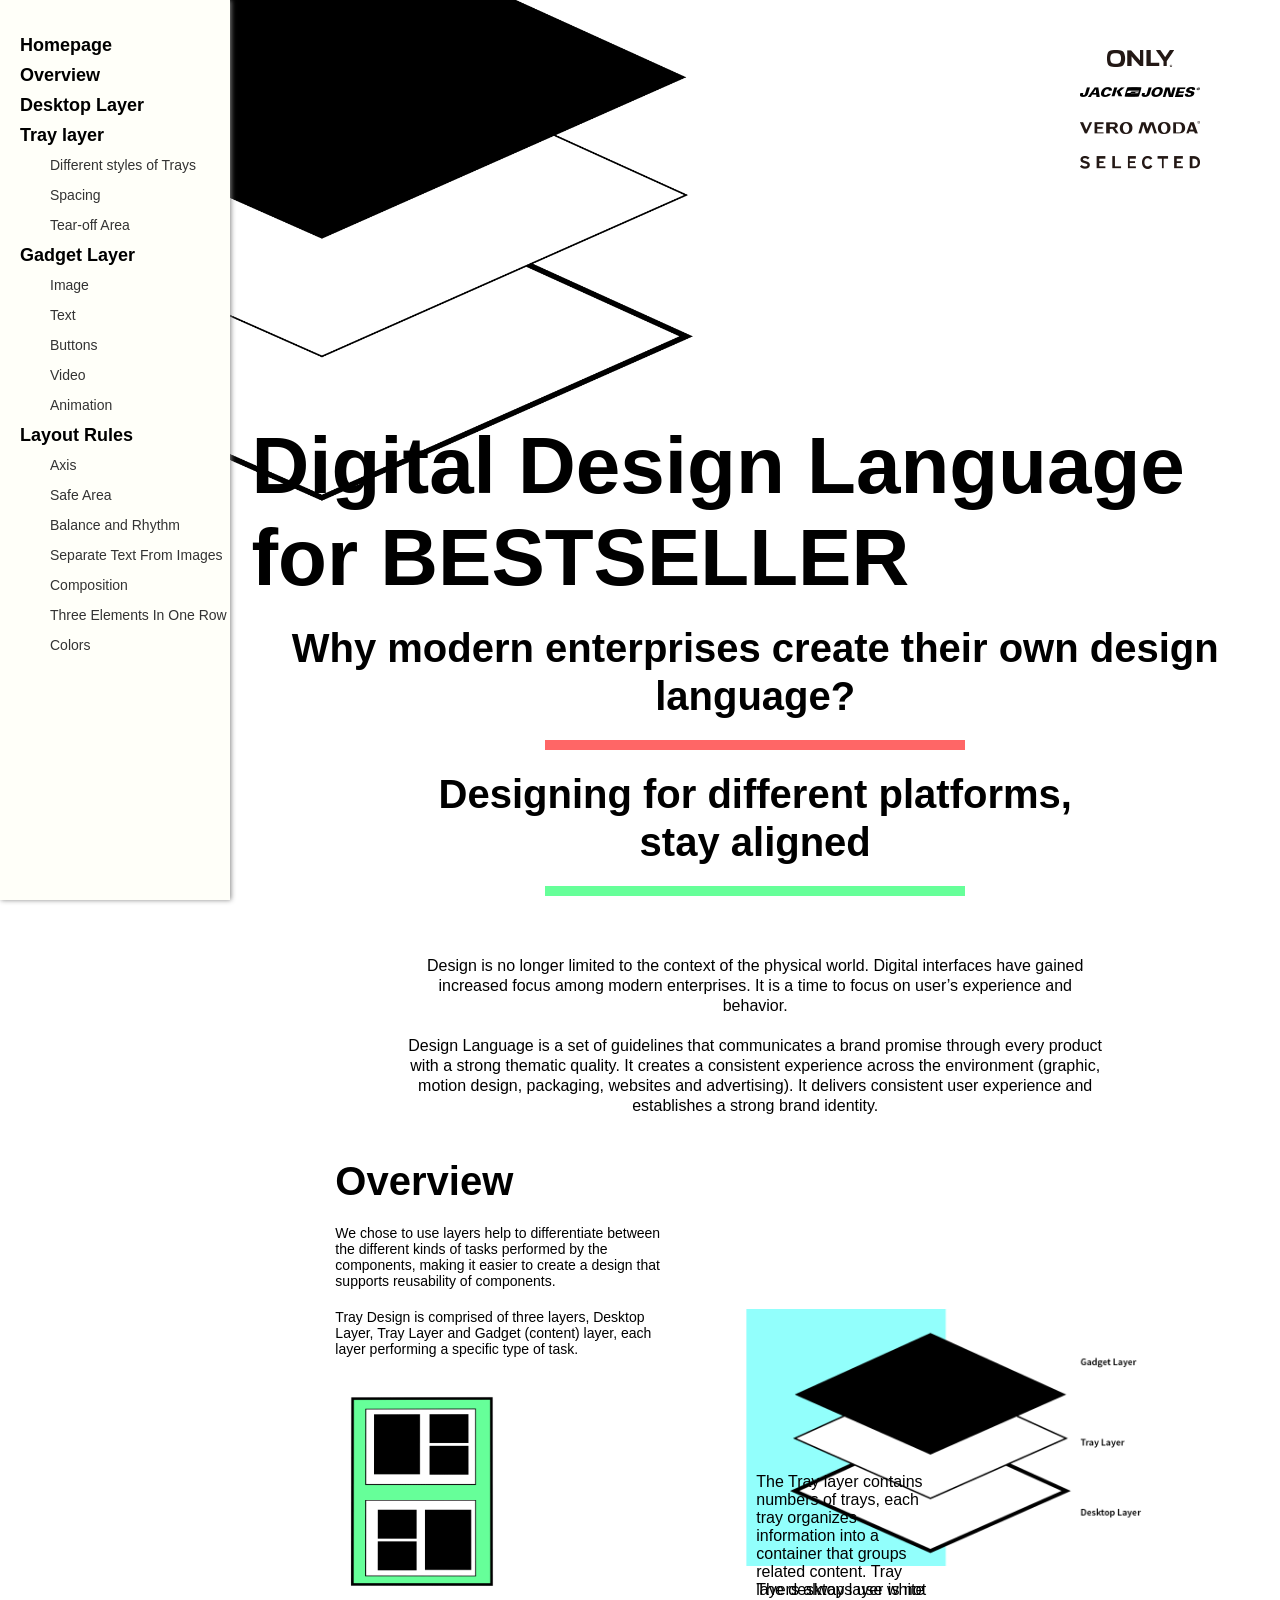
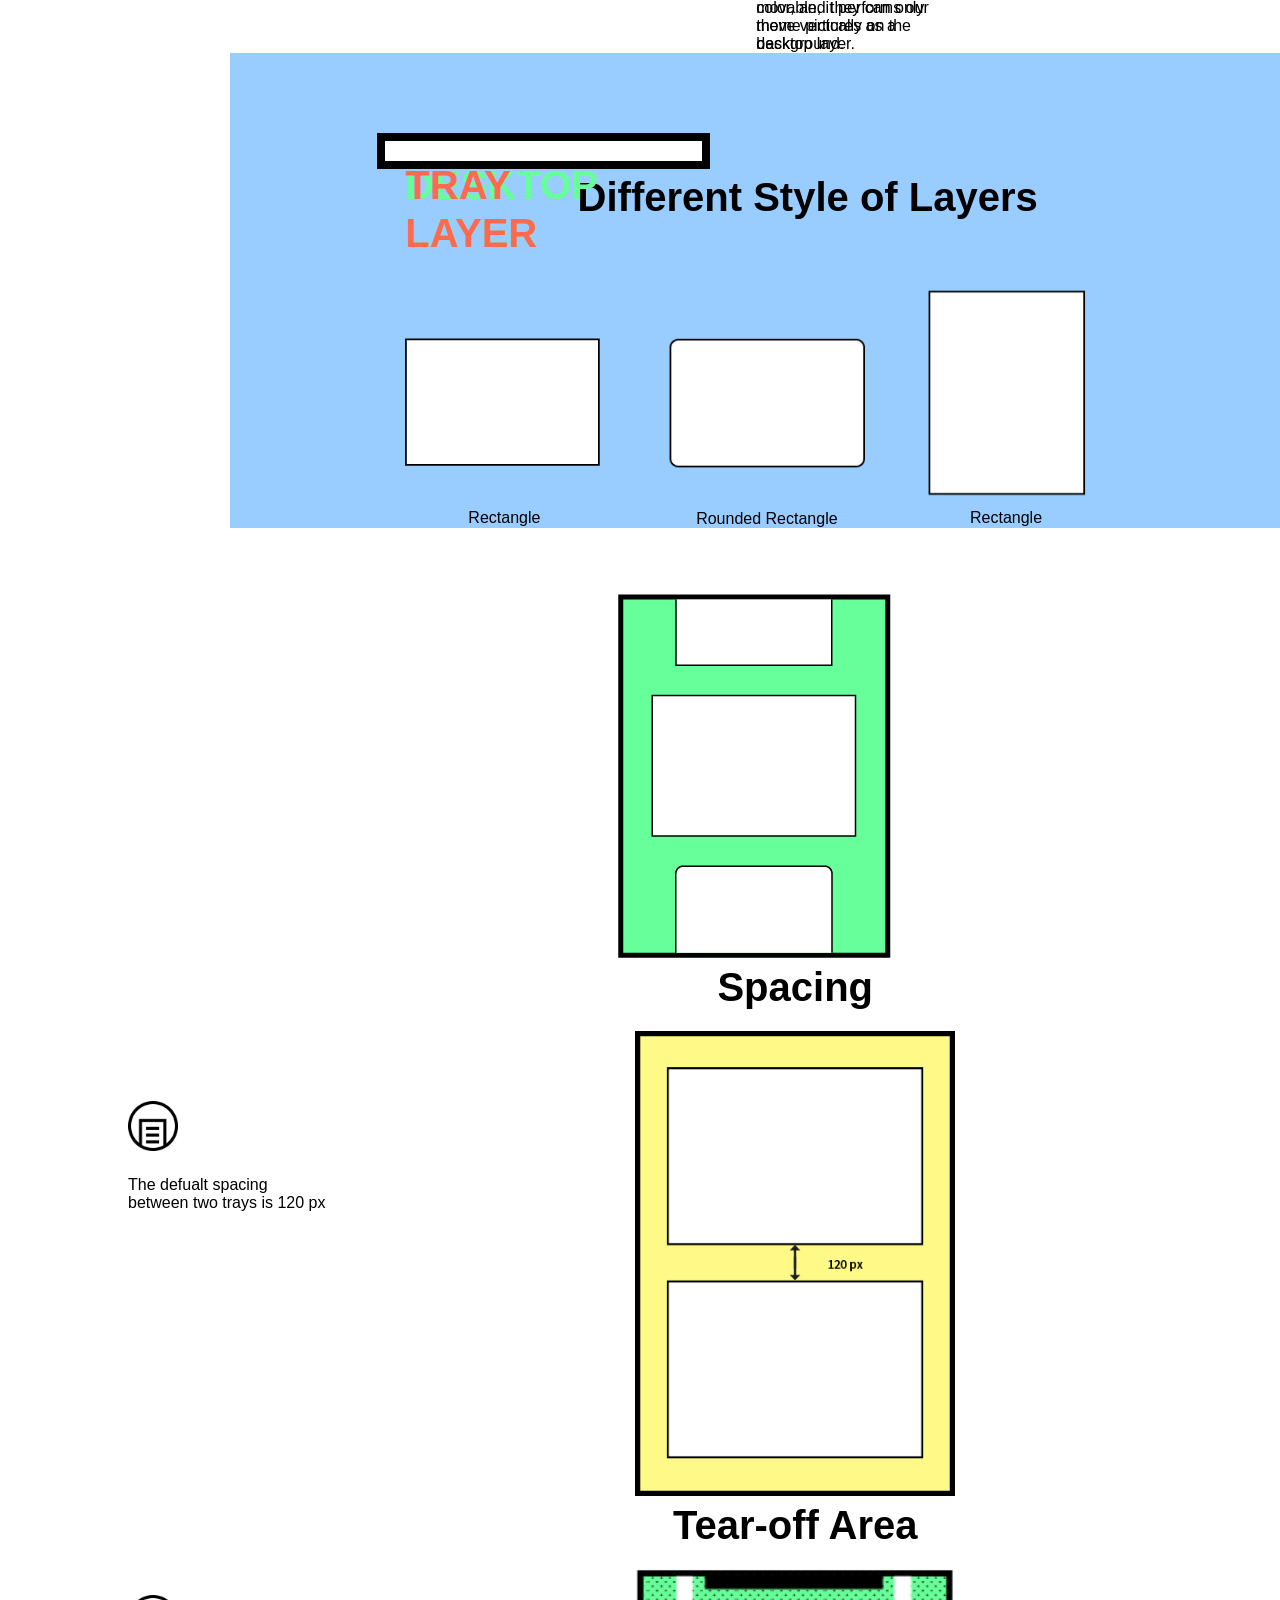
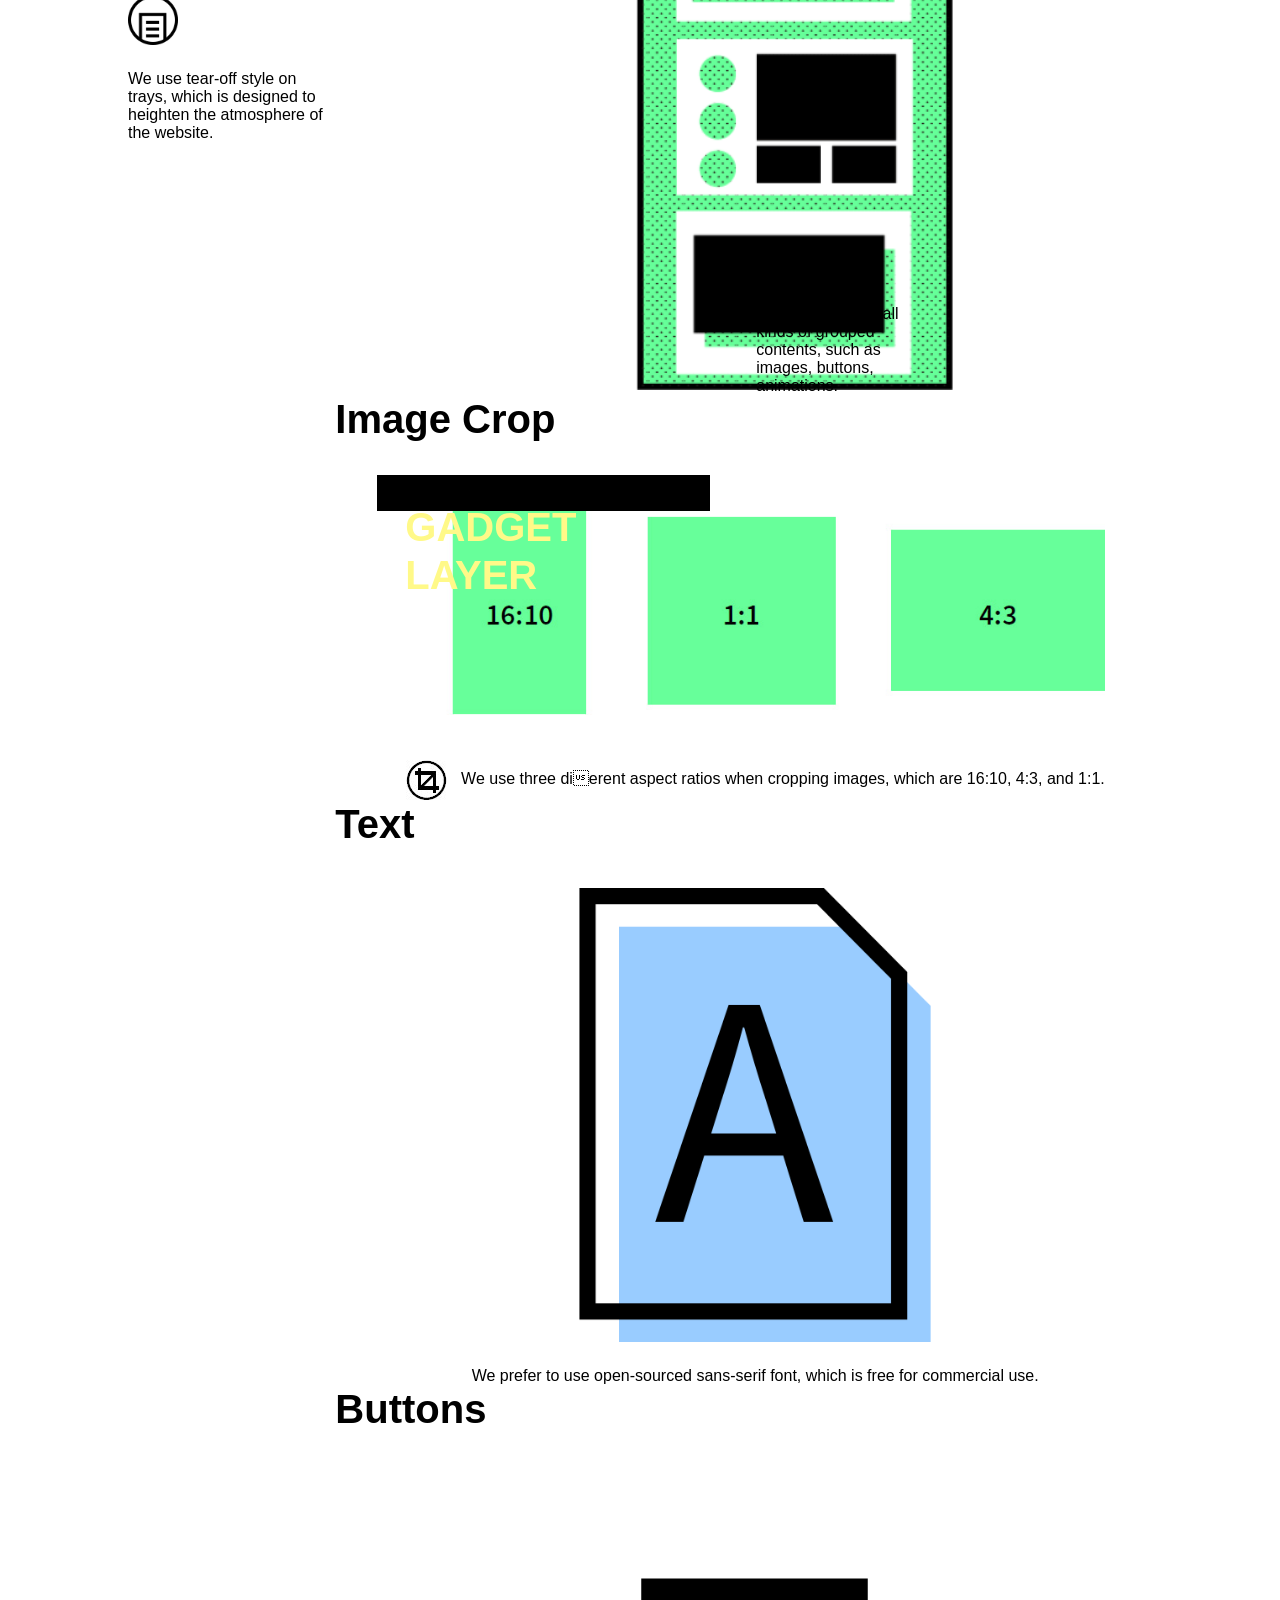
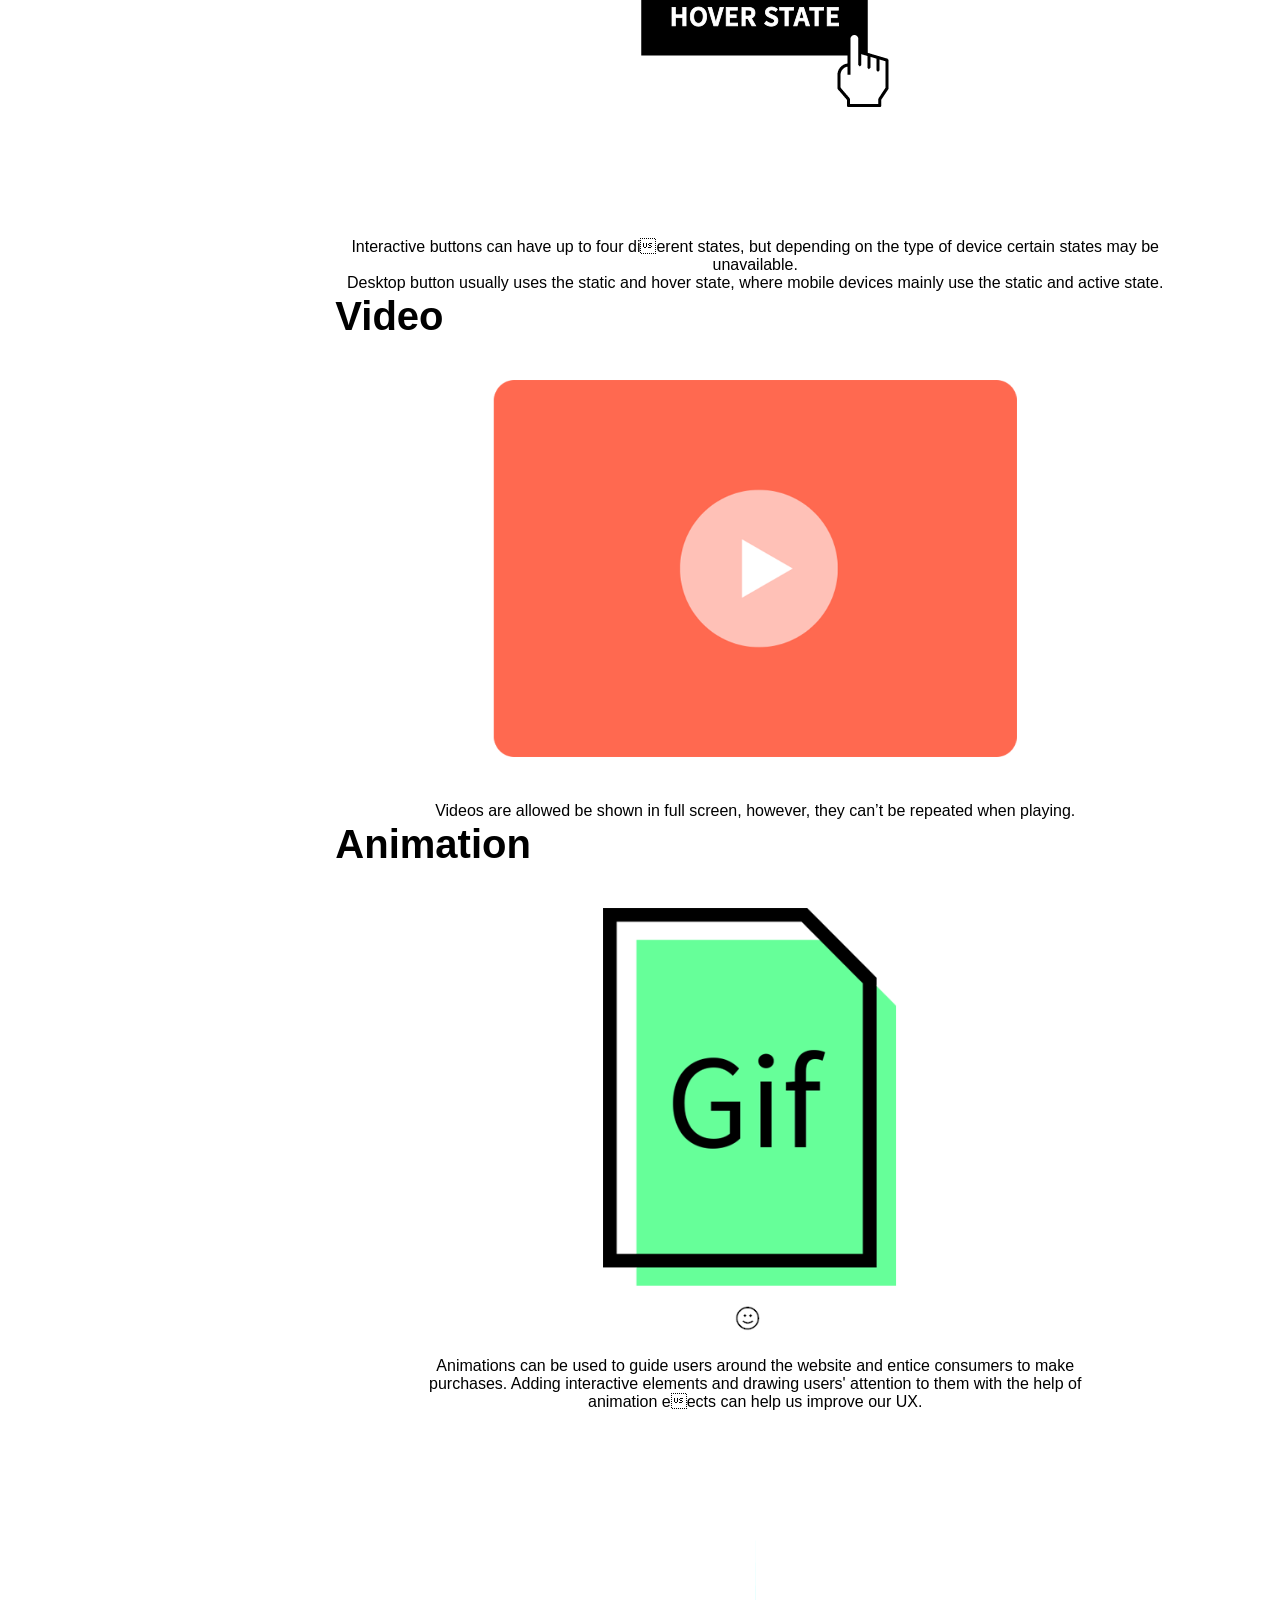
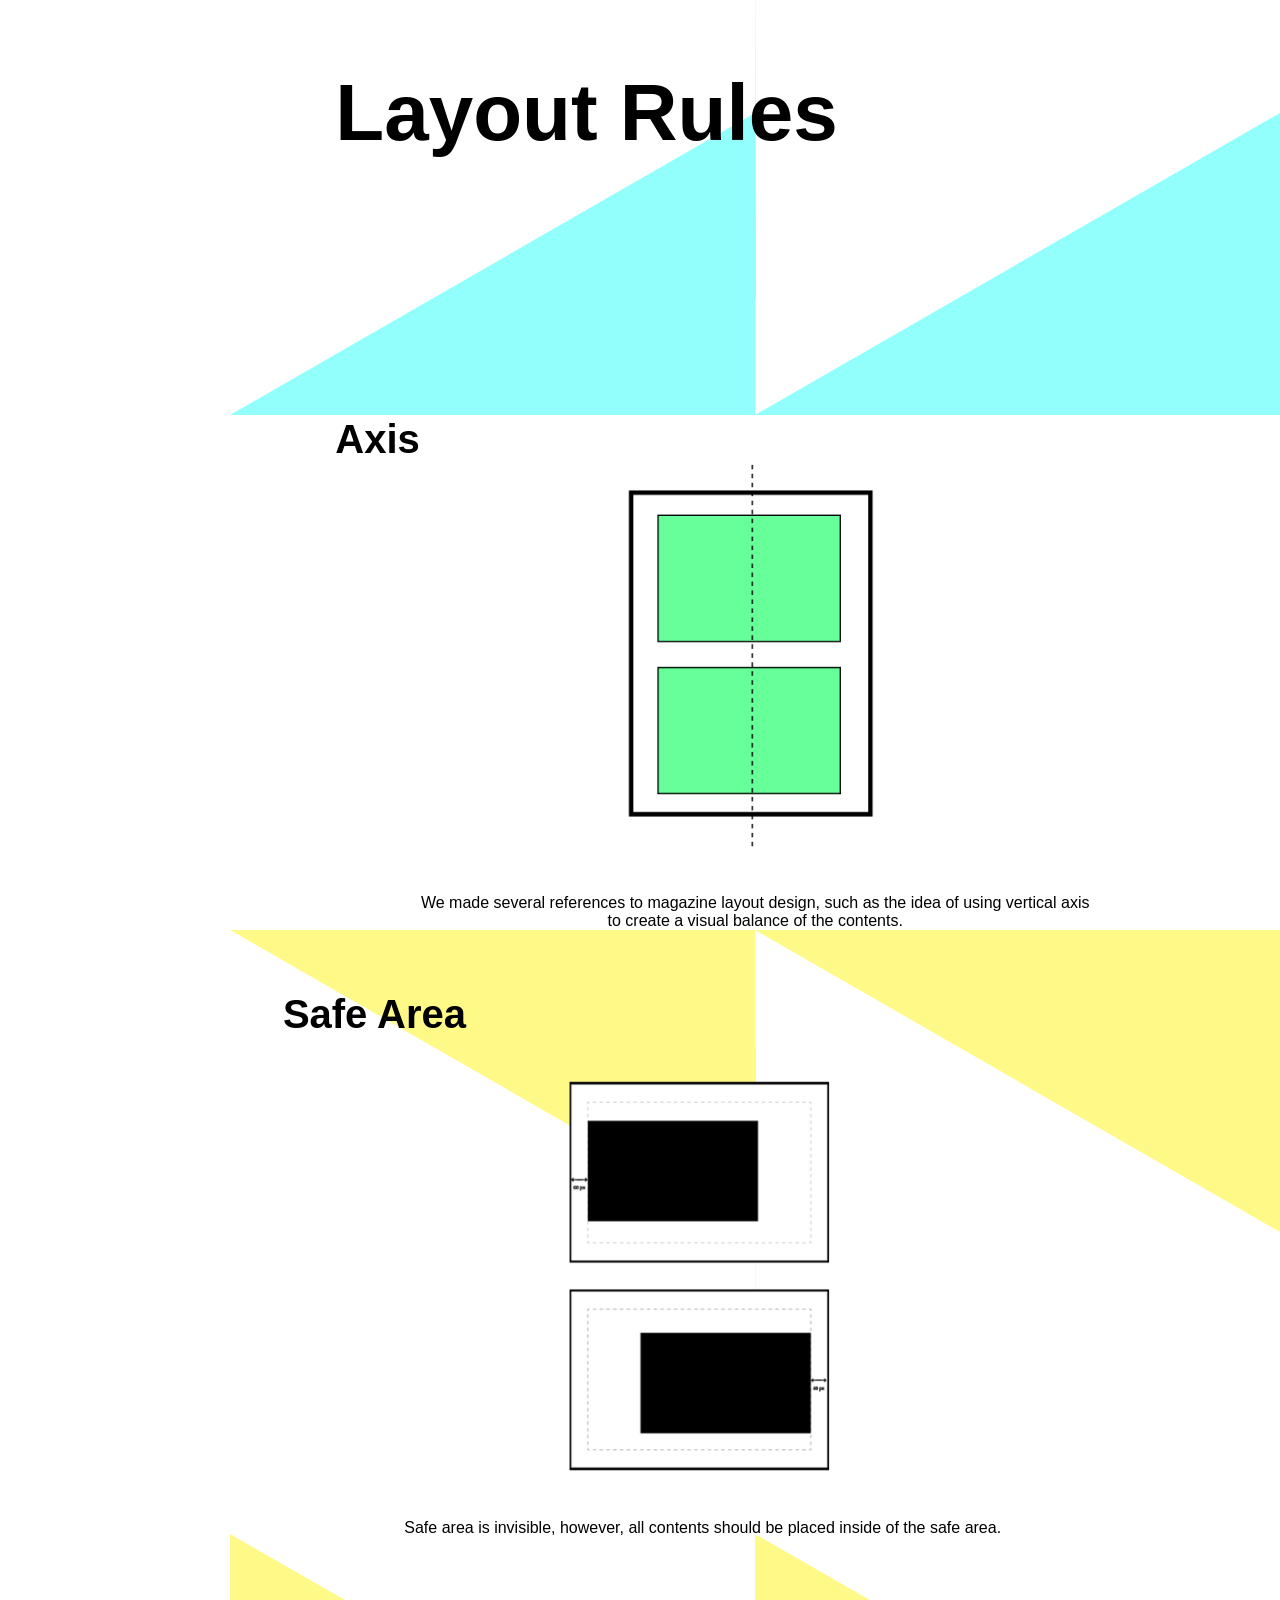
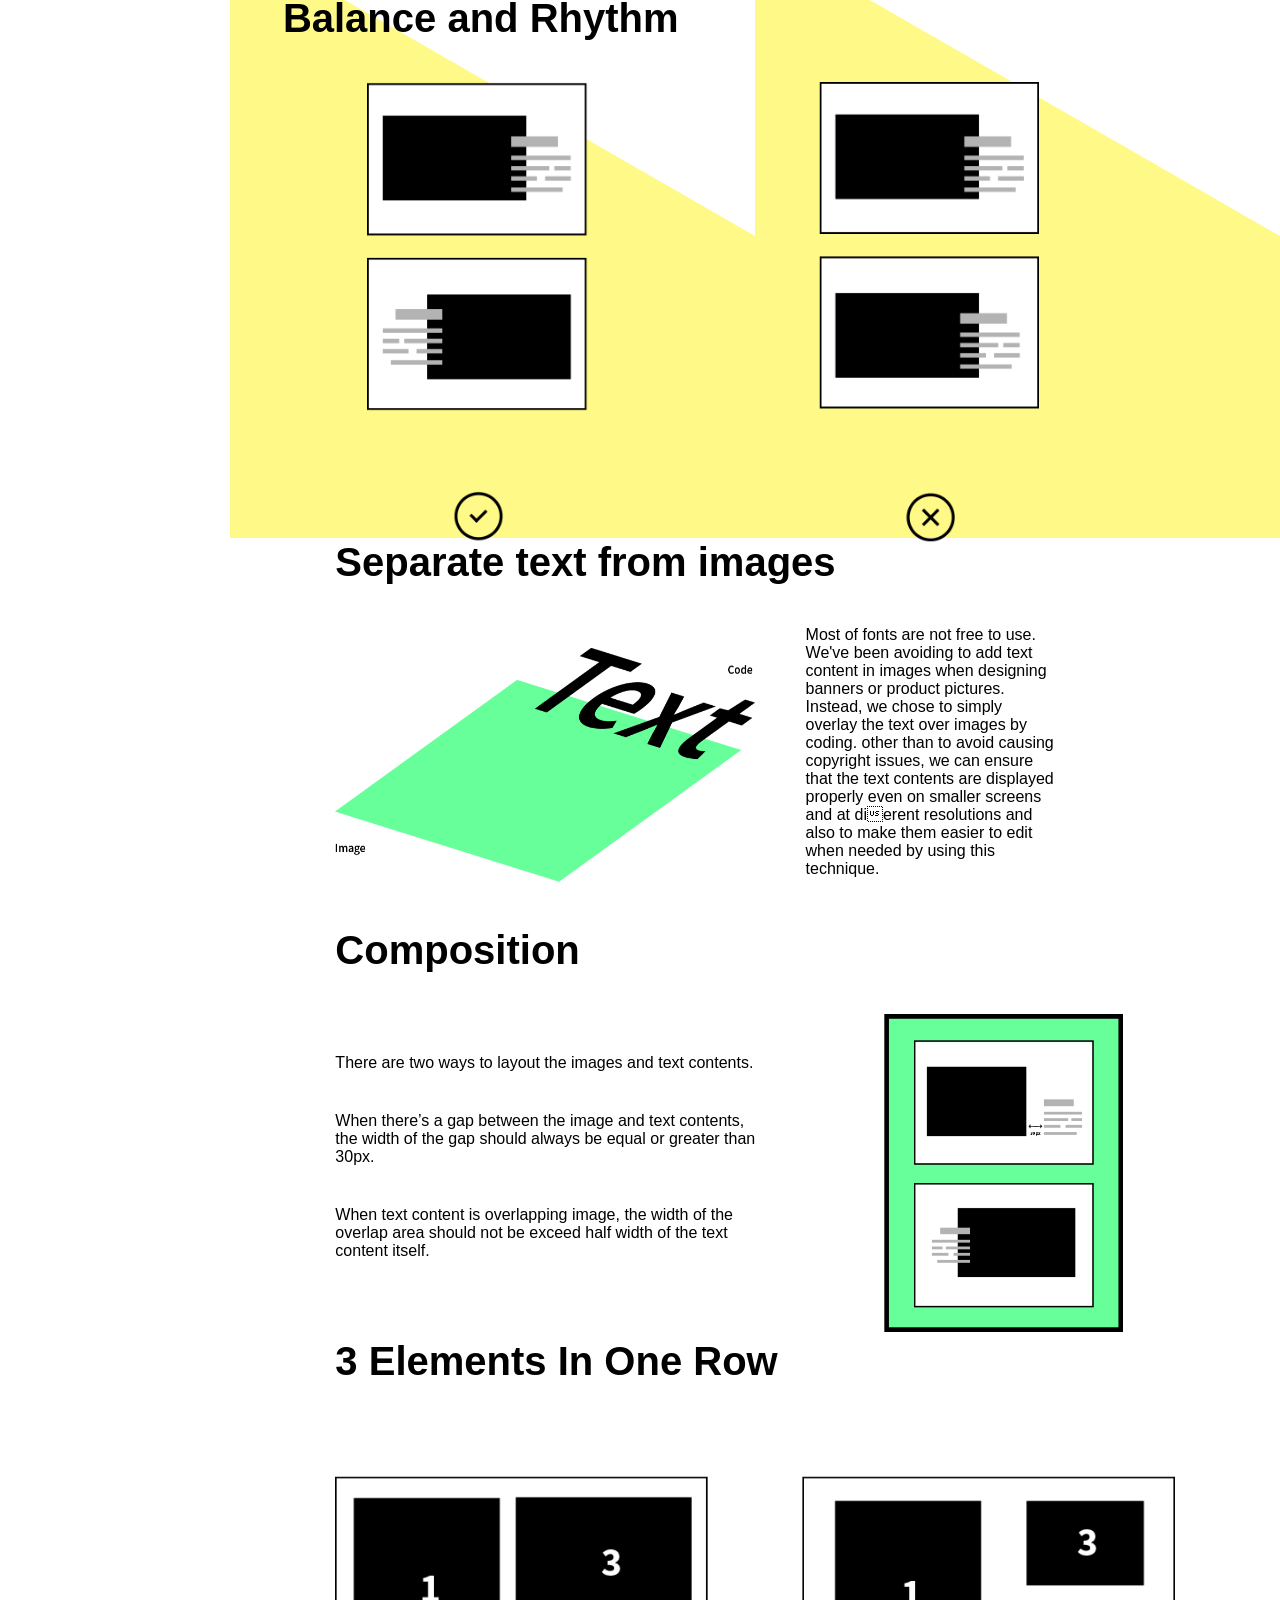
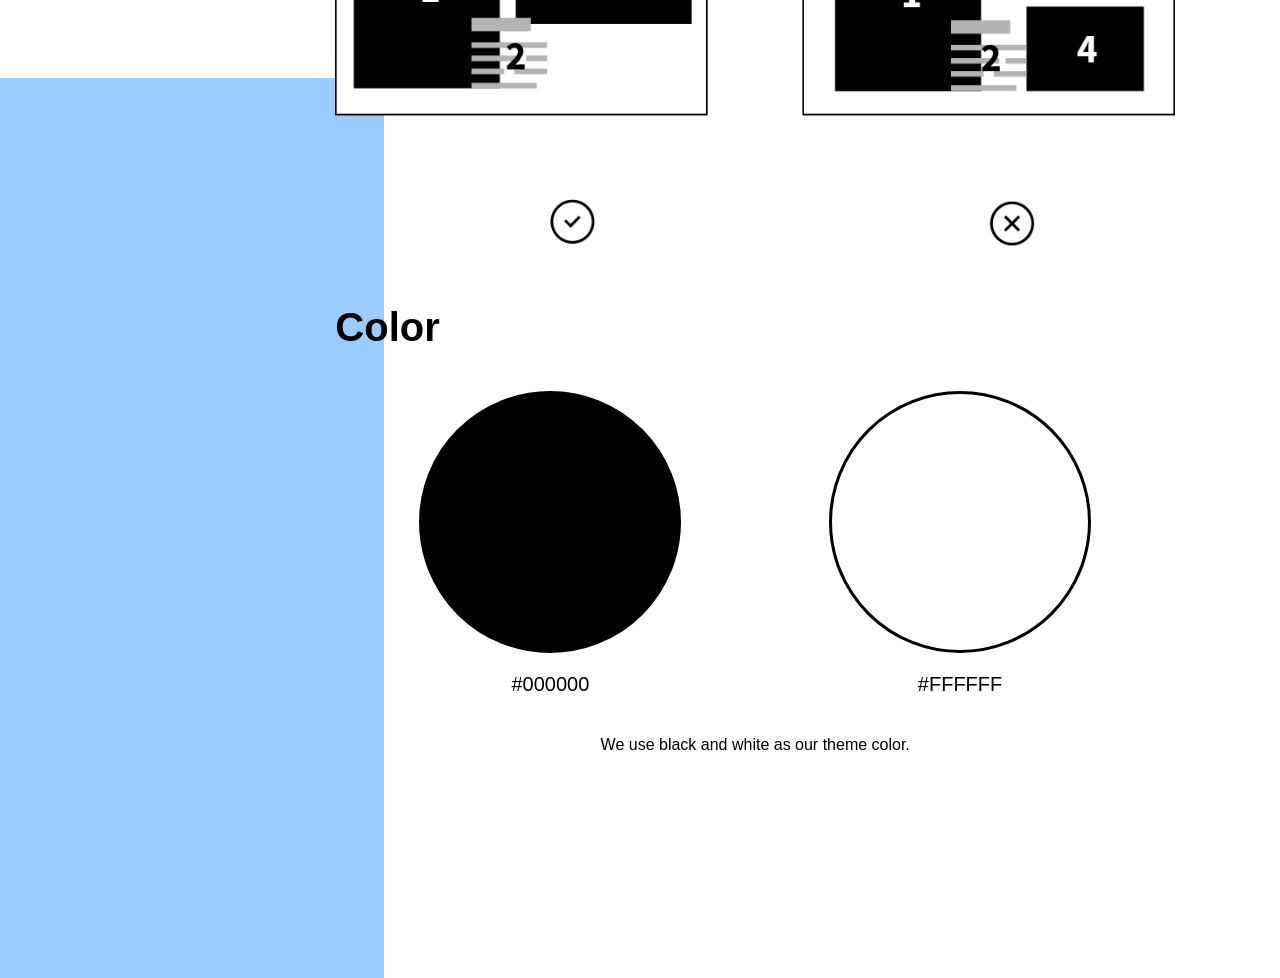
==== from the coder/index.html @ 657edab3 "add work in progress" ====
<!doctype html>
<html>
<head>
<meta charset="utf-8">
<meta name="viewport" content="width=device-width, user-scalable=no, initital-scale=1">
<title>Digital Design Language For BESTSELLER</title>
<link href="css/swiper.min.css" rel="stylesheet">
<link href="css/common.css" rel="stylesheet">
<link href="css/main.css" rel="stylesheet">
<link href="css/mobile.css" rel="stylesheet">
<script src="css/jquery-1.7.2.js"></script>
<script src="css/nav.js"></script>
<style>

</style>
</head>

<body>
<div class="iconNav"><img src="img/icon_i.jpg" /></div>

<div class="nav" id="container">
    <i class="iconClose"><img src="img/icon_close.jpg" /></i>
    <ul class="navcon ">
        <li><a href="#homepage">Homepage</a></li>
        <li><a href="#overview">Overview</a></li>
        <li><a href="#desktop">Desktop Layer</a></li>
        <li><a href="#tray">Tray layer</a>
            
            <ul class="submenu">
                <li><a href="#traystyle">Different styles of Trays</a></li>
                <li><a href="#spacing">Spacing</a></li>
                <li><a href="#tearoff">Tear-off Area</a></li>
            
            </ul>
        </li>
        
        <li><a href="#gadget">Gadget Layer</a>

            <ul class="submenu">
                <li><a href="#imgCrop">Image</a></li>
                <li><a href="#text">Text</a></li>
                <li><a href="#Buttons">Buttons</a></li>
                <li><a href="#Video">Video</a></li>
                <li><a href="#Animation">Animation</a></li>

            </ul>
        </li>

        <li><a href="#Axis">Layout Rules</a>

            <ul class="submenu">
                <li><a href="#Axis">Axis</a></li>
                <li><a href="#SafeArea">Safe Area</a></li>
                <li><a href="#Balance">Balance and Rhythm</a></li>
                <li><a href="#Separate">Separate Text From Images</a></li>
                <li><a href="#Composition">Composition</a></li>
                <li><a href="#ThreeElements">Three Elements In One Row</a></li>
                <li><a href="#Colors">Colors</a></li>

            </ul>
        </li>
        
    </ul>
</div>
<!-- homepage -->
<div class="swiper-container">
	<div class="swiper-wrapper">
        <div class="swiper-slide" id="homepage">
                <p>Digital Design Language for BESTSELLER</p>
            
                <ul class="links_logo">
                    <li id="only">
                        <a href="http://www.only.cn">
                        <img src="img/logo_only.png">
                        </a>
                    </li>
                    <li id="jj">
                        <a href="http://www.jackjones.cn">
                        <img src="img/logo_jj.png">
                        </a>
                    </li>
                    <li id="vm">
                        <a href="http://www.veromoda.cn">
                        <img src="img/logo_vm.png">
                        </a>
                    </li>
                    <li id="slt">
                        <a href="http://www.selected.cn">
                        <img src="img/logo_slt.png">
                        </a>
                    </li>
                </ul>
        </div>
        <div class="swiper-slide" id="p1">
    
            <div id="p1container">
                <p class="centered-title">Why modern enterprises create their own design language?</p>
                <div class="rec"></div>
            </div>
        </div>
        
        <!-- P2 -->
        <div class="swiper-slide" id="p2">            
            <div class="p2container">
                <p class="centered-title">Designing for different platforms,<br>stay aligned</p>
                <div class="rec rec2"></div>
                <div class="p2ft">
                    <p class="centered-text">Design is no longer limited to the context of the physical world. Digital interfaces have gained increased focus among modern enterprises.  It is a time to focus on user’s experience and behavior.


                    </p>
                    <p class="centered-text">Design Language is a set of guidelines that communicates a brand promise through every product with a strong thematic quality. It creates a consistent experience across the environment (graphic, motion design, packaging, websites and advertising). It delivers consistent user experience and establishes a strong brand identity.
                    </p>
                </div>
            </div>
        </div>
        
        <!-- P3 Overview -->
        <div class="swiper-slide" id="overview">
            <div id="p3container">
                <p class="title">Overview</p>
                <div class="mt_big pos_R">
                	<img src="img/overview_1.png" class="p3img">
                    <div class="left">
                        <p class="text">We chose to use layers help to differentiate between the different kinds of tasks performed by the components, making it easier to create a design that supports reusability of components.
                        </p>
                        <p class="text mt_big">Tray Design is comprised of three layers, Desktop Layer, Tray Layer and Gadget (content) layer, each layer performing a specific type of task.
                        </p>
                        <div class="p3gif">
                       		<img src="img/p3_3layers.gif" class="p3gif">
                        </div>
                    </div>
                    
                    
                </div>                
            </div>        
        </div>
        
        <!--P4 Desktop -->
        <div class="swiper-slide" id="desktop">
            <div id="p4bg">
                <div class="deskleft"></div>
                <div class="bgcon">
                    <p class="title fl">DESKTOP<br>LAYER</p>
                    <p class="text fl">The desktop layer is not movable, it performs our theme pictures  as a background.</p>
                </div>                
            </div>            
        </div>
        
        <!--P5 Tray -->
        <div class="swiper-slide" id="tray">
            <div id="p5bg">
                <div class="deskleft"></div>
                <div class="bgcon">
                    <p class="title fl">TRAY<br>LAYER</p>
                    <p class="text fl">The Tray layer contains numbers of trays, each tray organizes information into a container that groups related content. 
            Tray layers always use white color, and they can only move vertically on the desktop layer. </p>
                </div>                
            </div>            
        </div>
        
        <!-- P6 Tray's style -->
        <div class="swiper-slide" id="traystyle">        
            <div id="p6bg">
                <p class="title">Different Style of Layers</p>
                <ul class="col3">
                    <li>
                         <img src="img/Trays_01.png"/>
                         <p class="text" style="padding-right:15%">Rectangle</p>
                    </li>
                    
                    <li>
                        <img src="img/Trays_02.png"/>
                        <p class="text" style="padding-left:10%">Rounded Rectangle</p>
                    </li>
                    
                    <li class="mr0">
                        <img src="img/Trays_03.png"/>
                        <p class="text" style="padding-left:15%">Rectangle</p>
                    </li>        
                </ul>
            </div>           
        </div>
        
        <!-- P7 GIF -->
        <div class="swiper-slide">
            <div id="p7">
                <img src="img/p6_traystyle2.gif">
            </div>            
        </div>

        <!-- P8 Spacing -->
        <div class="swiper-slide" id="spacing">
            <div class="p8spacing">
                <div class="p8con">
                    <p class="title">Spacing</p>
                    <img src="img/p8_spacing.png">
                </div>                        
                <div class="p8para">
                    <img class="icon" src="img/icon_1.png">
                    <p class="text mt_big">The defualt spacing between two trays is 120 px</p>
                </div>                
            </div>            
        </div>

        <!-- P9 Tearoff -->        
        <div class="swiper-slide" id="tearoff">
            <div class="p8spacing">
                <div class="p8con">
                    <p class="title">Tear-off Area</p>
                    <img src="img/p9_tearoff2.gif">
                </div>
                <div class="p8para">
                    <img class="icon" src="img/icon_1.png">
                    <p class="text mt_big">We use tear-off style on trays, which is designed to heighten the atmosphere of the website.</p>
                </div>                
            </div>            
        </div>
        
        <!-- P10 Gadget Layer -->
        <div class="swiper-slide" id="gadget">
            <div class="p10bg">
                <div class="deskleft"></div>
                <div class="bgcon">
                    <p class="title fl">GADGET<br>LAYER</p>
                    <p class="text fl">Gadget layer has all kinds of grouped contents, such as images, buttons, animations.</p>
                </div>                
            </div>            
        </div>
        
        <!-- P11 Image Crop -->
        <div class="swiper-slide" id="imgCrop">
          <div class="p11bg con_w">
                <p class="title">Image Crop</p>
                <ul class="col3">
                    <li><img src="img/img_crop_01.jpg"/></li>                    
                    <li><img src="img/img_crop_02.jpg"/></li>                    
                    <li class="mr0"><img src="img/img_crop_03.jpg"/></li>        
                </ul>
                <p class="text">
                    <img class=" mr_1" src="img/p11_icon.jpg" style="vertical-align:middle;"> 
                    <span>We use three dierent aspect ratios when cropping images, which are 16:10, 4:3, and 1:1.</span>
                </p>
            </div>            
        </div>
        
        <!-- P12 Text -->
        <div class="swiper-slide" id="text">
            <div class="p12text con_w">
                <p class="title">Text</p>
                <div class="mt2 p12con"><img src="img/p12_text.png">
                    <p class="textC mt_big">We prefer to use open-sourced sans-serif font, which is free for commercial use.</p>
                </div>
            </div>            
        </div>
        	
        <!-- P13 Buttons -->
        <div class="swiper-slide" id="Buttons">
            <div class="p13buttons con_w">
                <p class="title">Buttons</p>
                <div style="text-align:center"><img src="img/p13_button2.gif">
                    <p class="textC">Interactive buttons can have up to four dierent states, but depending on the type of device certain states may be unavailable.<br/>
        Desktop button usually uses the static and hover state, where mobile devices mainly use the static and active state.</p>
                </div>
            </div>            
        </div>
        
        <!-- P14 Video -->
        <div class="swiper-slide" id="Video">
            <div class="p15text con_w">
                <p class="title">Video</p>
                <div class="mt2 p12con"><img src="img/p14_vedio.png">
                    <p class="textC mt2">Videos are allowed be shown in full screen, however, they can’t be repeated when playing.</p>
                </div>
            </div>            
        </div>
        
        <!-- P15 Animation -->
        <div class="swiper-slide" id="Animation">
            <div class="con_w">
                <p class="title">Animation</p>
                <div class="mt2 p12con"><img src="img/p15_animation.png">
                    <p class="textC">Animations can be used to guide users around the website and entice consumers to make purchases. Adding interactive
        elements and drawing users' attention to them with the help of animation eects can help us improve our UX.</p>
                </div>
            </div>            
        </div>
        
        <!-- P16 Layout Rules -->
        <div class="swiper-slide pos_R" id="Layout">
            <p class="title pos_A">Layout Rules</p>
        </div>
		
        <!-- P17 Axis -->
        <div class="swiper-slide" id="Axis">
            <div class="con_w">
                <p class="title">Axis</p>
                <div class="p12con"><img src="img/p17_axis.gif">
                    <p class="textC mt2">We made several references to magazine layout design, such as the idea of using vertical axis to create a visual balance of the contents.</p>
                </div>
            </div>            
        </div>
        
        
        <!-- P18 Safe Area -->
        <div class="swiper-slide pos_R" id="SafeArea">
            <div class="con_w pos_A">
                <p class="title">Safe Area</p>
                <div class="p12con mt2"><img src="img/p18_safearea.png">
                    <p class="textC mt2">Safe area is invisible, however, all contents should be placed inside of the safe area.</p>
                </div>
            </div>            
        </div>
        
        <!-- P19 Balance and Rhythm -->
        <div class="swiper-slide pos_R" id="Balance">
            <div class="con_w pos_A">
                <p class="title">Balance and Rhythm</p>
                <div class="p12con mt2">
                	<img src="img/p19_balance.png">
                </div>
            </div>            
        </div>
        
        
        <!-- P20 Separate text from images -->
        <div class="swiper-slide pos_R" id="Separate">
            <div class="con_w">
                <p class="title">Separate text from images</p>
                <div class="mt2">
                	<div class="fl">
                    	<img src="img/p20_separate.png">
                    </div>
                    <p class="fr text">Most of fonts are not free to use. We've
been avoiding to add text content in
images when designing banners or
product pictures. Instead, we chose to
simply overlay the text over images by
coding. other than to avoid causing
copyright issues, we can ensure that the
text contents are displayed properly
even on smaller screens and at dierent
resolutions and also to make them
easier to edit when needed by using this
technique.</p>
                </div>
            </div>            
        </div>
        
        <!-- P21 Composition -->
        <div class="swiper-slide pos_R" id="Composition">
            <div class="con_w">
                <p class="title">Composition</p>
                <div class="mt2">
                	
                    <div class="composition_r">
                    	<img src="img/p21_composition.png">
                    </div>
                    <div class="text composition_l">
                    	<p class="mt2">There are two ways to layout the images and text contents.</p>
                        <p class="mt2">When there’s a gap between the image and text contents, the width of the gap should always be equal or greater than 30px.</p>
						<p class="mt2">When text content is overlapping image, the width of the overlap area should not be exceed half width of the text content itself.</p>
                    </div>
                    
                </div>
            </div>            
        </div>
        
        
        <!-- P22 3 Elements In One Row -->
        <div class="swiper-slide" id="ThreeElements">
            <div class="con_w">
                <p class="title">3 Elements In One Row</p>
                <div class="mt2">
                    <img src="img/p22_3elements.png">
                </div>
            </div>            
        </div>


		<!-- P23 Colors -->
        <div class="swiper-slide" id="Colors">
        	<div class="colorBg"></div>
            <div class="con_w">
                <p class="title">Color</p>
                <div class="circle mt2">
                    <div class="fl">
                    	<i class="circle1"></i>
                        <p class="mt_big">#000000</p>
                    </div>
                    <div class="fr">
                    	<i class="circle2"></i>
                        <p class="mt_big">#FFFFFF</p>
                    </div>
                </div>
                <p class="textC mt2 clear">We use black and white as our theme color.</p>
            </div>            
        </div>
        
        
    </div>
    <!-- Add Pagination -->
    <div class="swiper-pagination"></div>

</div>




<!-- Swiper JS -->
<script src="css/swiper.min.js"></script>

<!-- Initialize Swiper -->
<script>
    var swiper = new Swiper('.swiper-container', {
        pagination: '.swiper-pagination',
        direction: 'vertical',
        slidesPerView: 1,
        paginationClickable: true,
        spaceBetween: 30,
        mousewheelControl: true
    });
    
</script>
</body>
</html>
---- from the coder/css/common.css ----
html, body,img,div,p,span,strong,ul,li,dl,dt,dd,h1,h2,h3,h4,i,em,a,nav,section,banner,svg,path,text{ padding:0; margin:0;}
html,body{ height:100%; font-size:20px;}
ul,li{ list-style:none;}

img {
    max-width: 100%;
    height: auto;
    width: auto\9; /* ie8 */
}

/*************************************
font
**************************************/
a{ color:#000; text-decoration:none;}
p, a,div,text {
	font-family:'Source Sans Pro',Arial, sans-serif;
	color: black;
}

a:link,a:visited {
	color: black;
}
a:hover {
	background-color: #f7f7f7;
}

.pos_R{ position:relative}
.pos_A{ position:absolute}
.fl{ float:left;}
.fr{ float:right;}
.mr_1{ margin-right:.5rem;}
.mt2{ margin-top:2rem;}
.mt4{ margin-top:4rem;}
.mt_big{ margin-top:1rem;}
/*************************************
NAVIGATION
**************************************/
.nav {
	position: fixed;
	top: 0;
	bottom:0;
	width: 18%;
	background-color: #fffff9;
	box-shadow: 1px 0px 5px #888;
	display: block;
	overflow-y:scroll; 
	padding: 30px 0px;
	z-index:100; 
}

.nav ul li a {
	text-decoration: none;
	display: block;
	padding-left: 1rem;
	line-height:1.5rem;
	font-size: 18px;
	font-weight: 600;
}

.nav .navcon{ padding-bottom:2rem;}

.nav ul li .submenu a {
	padding-left: 50px;
	font-size: 14px;
	font-weight: 400;
	color: #333;
}


/********************************
CONTENT
********************************/
.content { clear:both;
	height: 100%;
	width:100%;
	display: block;
	padding-top: 0px;

}

.centered-title {
	font-size: 2rem;
	line-height:2.4rem;
	font-weight: 600;
	padding: 1rem;
	text-align: center;
	margin: 0;
}

.centered-text {
	font-size: 0.8rem;
	line-height:1rem;
	font-weight:400;
	text-align: center;
	margin: 1rem;
}

.title {
	font-size: 2rem;
	line-height:2.4rem;
	font-weight: bold;
	text-align:left;
}

.text,.textC{
	font-size:0.8rem;
	line-height:.9rem;
	font-weight:500;
	text-align:left;
}
.textC{ text-align:center;}

.con_w{ 
	width:80%; 
	margin:0 auto;
}
.clear{ clear:both;}
---- from the coder/css/main.css ----
/********************************
Homepage
********************************/
#homepage{ background:url(../img/homepage_bg.png) no-repeat; background-size:contain;}
#homepage img{
	display: block;
	line-height: 0;
	float: right;
	width: 100%;
	padding-top: 0px;
	margin: 0;
}

#homepage p{ text-align:left;
	padding-top: 40%;
	padding-left: 2%;
	font-size: 4rem;
	font-weight: bold;
}
/********************************
LINKS
********************************/
.links_logo{
	position: absolute;
	top:2rem;
	right:4rem;
	text-align:center;
}

/********************************
P1
********************************/
#p1container {
	position: relative;
}

.rec {
	height: .5rem;
	width: 40%;
	margin: 0 auto;
	background: #ff6666;

}

/********************************
P2
********************************/
.p2container{
	position: relative;
  	/*top: 50%;*/

}
.rec2 {
	background: #66FF99;
}

.p2container .p2ft {
	width: 70%;
	margin: 3rem auto 0;
}

/********************************
P3 Overview
********************************/
#p3container{
	padding:2% 10% 0;
	position: relative;
}
#p3container .left{ width:40%; float:left; text-align:left; }
#p3container .p3img {
	margin-left:5%;
	margin-top:10%;
	float:right; width:55%;

}
#p3container .p3gif{ width:80%;}
#p3container .text{ font-size:.7rem; line-height:.8rem}

#p3container .p3para{
	position: absolute;
	top:3rem;
	right: 0rem;
}
#p3container .p3para p {
	margin-top: 3rem;
}

/********************************
P4 desktop layer
********************************/

#p4bg { position:relative;
	height: 100%;
	width:100%;
	background: #66FF99;
}
.deskleft{ width:26.5%; height:100%; 
	float:left; position:absolute; left:0;
	background:#fff;
}
.bgcon{ position:absolute; width:95%; 
	left:14%;
	z-index:4;
	height:100%;}
.bgcon .title{
	font-size:2rem;
	color: #66FF99;
	padding: 1rem 0 0 1rem;
	position: relative;	
	height: 66%;
	width:33.3333%;
	border: .4rem solid black;
	background: white;
	box-sizing:border-box;
-moz-box-sizing:border-box; /* Firefox */
-webkit-box-sizing:border-box;
	z-index: 2;
	top: 4rem;
	left:0;
}
.bgcon .text{ width:18%; position:absolute; bottom:22%; left:38%; z-index:5;}

/********************************
P5 Tray layer
********************************/
#p5bg { position:relative;
	height: 100%;
	width:100%;
	background: #ff6950;
}
#p5bg .bgcon .title{ color:#ff6950;}


/********************************
P6 Trays' styles
********************************/

#p6bg { text-align:center;
	width: 100%;
	height: 50%;
	background-color: #99CCFF;
	z-index:1;
	position:relative; 
	top:-25%;
}

#p6bg .title {
	padding-top:6rem;
	padding-left:10%;
	 text-align:center;
}
#p6bg .text{text-align:center;}
.col3{ margin-top:3rem; max-width:35rem; margin-left:auto; margin-right:auto;
	display:-webkit-flex; 
	display: flex;
}
.col3 li {
	float:left; 
	z-index: 1;
	text-align:center;
	-webkit-flex:1; flex:1;
}



/********************************
P7  GIF Trays' styles
********************************/
#p7{height:100%;max-width:18.6rem; margin:0 auto}
#p7 img{ width:100%; }

/********************************
P8 Spacing
********************************/
.p8spacing{ padding-left:4rem;}
.p8spacing .p8con{
	width:16rem; margin:0 auto;
}
.p8spacing .title {
	margin-bottom:1rem;
	text-align:center;
}

.p8spacing img{ width:100%;}
.p8para {
	width:10rem;
	margin-top: -20rem;
	position:absolute;
	left:10%;
	text-align:left;
}

.p8para .icon {
	width: 50px;
	height: 50px;
}

/********************************
P9 tearoff
********************************/


/********************************
P10 Gadget Layer
********************************/

.p10bg { position:relative;
	height: 100%;
	width:100%;
	background:#FFF988;
}
.p10bg .bgcon .title{ color:#FFF988; background:#000}

/********************************
P11 Image Crop
********************************/
.p11bg .text{ margin-top:2rem; text-align:center}
/********************************
P12 Text
********************************/
.p12con{width:80%; margin-right:auto; margin-left:auto;
	text-align:center;
}

/********************************
P13 Buttons
********************************/
.p13buttons .text{ text-align:center;}

/********************************
P16 Layout Rules
********************************/
#Layout{ height:100%;}
#Layout .title{ width:100%;
	left:10%;
	top:50%;
	font-size:4rem;
	line-height:4rem;
	margin-top:-2rem;
}

#SafeArea .pos_A,#Balance .pos_A{ left:5%; top:10%;}

/********************************
P20 Separate text from images
********************************/
#Separate .fl{ width:50%; margin-right:6%;}
#Separate .fr{ width:30%; float:left}

/********************************
P21 3 Elements In One Row
********************************/
.composition_l{ width:50%; text-align:left; float:left;}
.composition_r{width:40%; float:right;}

/********************************
P22 Color
********************************/
.colorBg{ background:#99ccff; width:30%; height:100%; position:absolute; left:0; z-index:-1;}
.circle{ width:80%; margin-left:auto; margin-right:auto; overflow:hidden;}
.circle1,.circle2{ display:block;width:12.8rem;height:12.8rem; border-radius:50%; border:.15rem solid #000;}
.circle1{ background:#000;}

/*swiper*****************/
.swiper-container {
    width: 82%;
    height: 100%;
	float:right;
}
.swiper-slide {
    text-align: center;
    display: -webkit-box;
    display: -ms-flexbox;
    display: -webkit-flex;
    display: flex;
    -webkit-box-pack: center;
    -ms-flex-pack: center;
    -webkit-justify-content: center;
    justify-content: center;
    -webkit-box-align: center;
    -ms-flex-align: center;
    -webkit-align-items: center;
    align-items: center;
}
---- from the coder/css/mobile.css ----
.iconNav{width:2.5rem; height:2.5rem;
	position:fixed; 
	z-index:1000;
	top:.4rem;
	left:.4rem;
	cursor:pointer;
	display:none;
}
.iconNav img{ width:100%;}
.iconClose{ display:none;}

@media (max-width:1024px){
/********************************
P22 Color
********************************/
.circle1,.circle2{width:10.5rem;height:10.5rem;}	
}
@media (max-width:640px){
.swiper-container {
    width:100%;
}
.iconNav{ display:block;}
.nav{
	width:auto;
	top:.4rem;
	left:-100%;
	bottom:auto;
	width:2rem;
	height:2rem;
	background-color: #fffff9;
	box-shadow:none;
	display: block;
	overflow-y:visible; 
	padding:0px;
	transition:all .5s ease;
}
/*.nav .navcon{ display:none;}*/

.navAfter{
	width:100%; height:100%;
	top:0;
	left:0;
	bottom:0;
	overflow-y:scroll;
	overflow-x:hidden;
	padding:1.5rem 0;
}

.iconClose{ position:absolute; right:.4rem; top:.4rem; 
	width:2rem;
	height:2rem;
	cursor:pointer;
	display:block;
}

#homepage p{ font-size:4rem;}

/********************************
CONTENT
********************************/

.content {
	width: 100%;

}

/********************************
P2
********************************/
.p2container .p2ft {
	width: 100%;
	margin-top:1rem;	
}

/********************************
P3 Overview
********************************/
#p3container{
	padding:2% 5% 0;
}
#p3container .left{ float:none; width:100%;}

#p3container .p3gif{ width:70%;}
#p3container .mt_big{ margin-top:0;}

/********************************
P8 Spacing
********************************/
.p8spacing{ padding-left:0;}
.p8spacing .p8con{
	width:80%;
}

.p8para {
	margin: 1rem auto 0;
	width:13rem;
	position:static;
    left:auto;
}

.p8para .text{width:10rem; float:left; margin-top:.3rem;}
.p8para .icon {
	float:left;
	margin-right:.6rem;
	width: 2rem;
	height: 2rem;
}

.deskleft{ width:30%;}
.bgcon{ width:100%;left:0;}
.bgcon .title{ width:52%;padding:.5rem 0.5rem 0 }
.bgcon .text{ left:55%; width:35%;}


.con_w{ width:90%;}

/********************************
P6 Trays' styles
********************************/
#p6bg .title {
	padding-top:4rem;
	padding-left:0;
}

.p8spacing img{ width:80%;}

/********************************
P11 Image Crop
********************************/
.p12con{width:100%;}


/********************************
P20 Separate text from images
********************************/
#Separate .fl{ width:100%; margin-right:0;}
#Separate .fr{ width:100%;}	
#Separate .fl img{ width:70%;}

/********************************
P21 Separate text from images
********************************/
.composition_l{ width:100%; text-align:left;}
.composition_r{width:80%; margin:0 auto; float:none;}
.composition_l .mt2{ margin-top:.5rem; text-align:center}

/********************************
P21 Composition
********************************/

#Composition .mt2{ margin-top:.5rem;}
.composition_r{ width:70%;}

/********************************
P22 Color
********************************/
.circle{ width:90%;}
.circle1,.circle2{width:7rem;height:7rem;}
}

@media (max-width:320px){
/********************************
P8 Spacing
********************************/

.circle{ width:100%;}
.circle1,.circle2{width:6rem;height:6rem;}
	
}
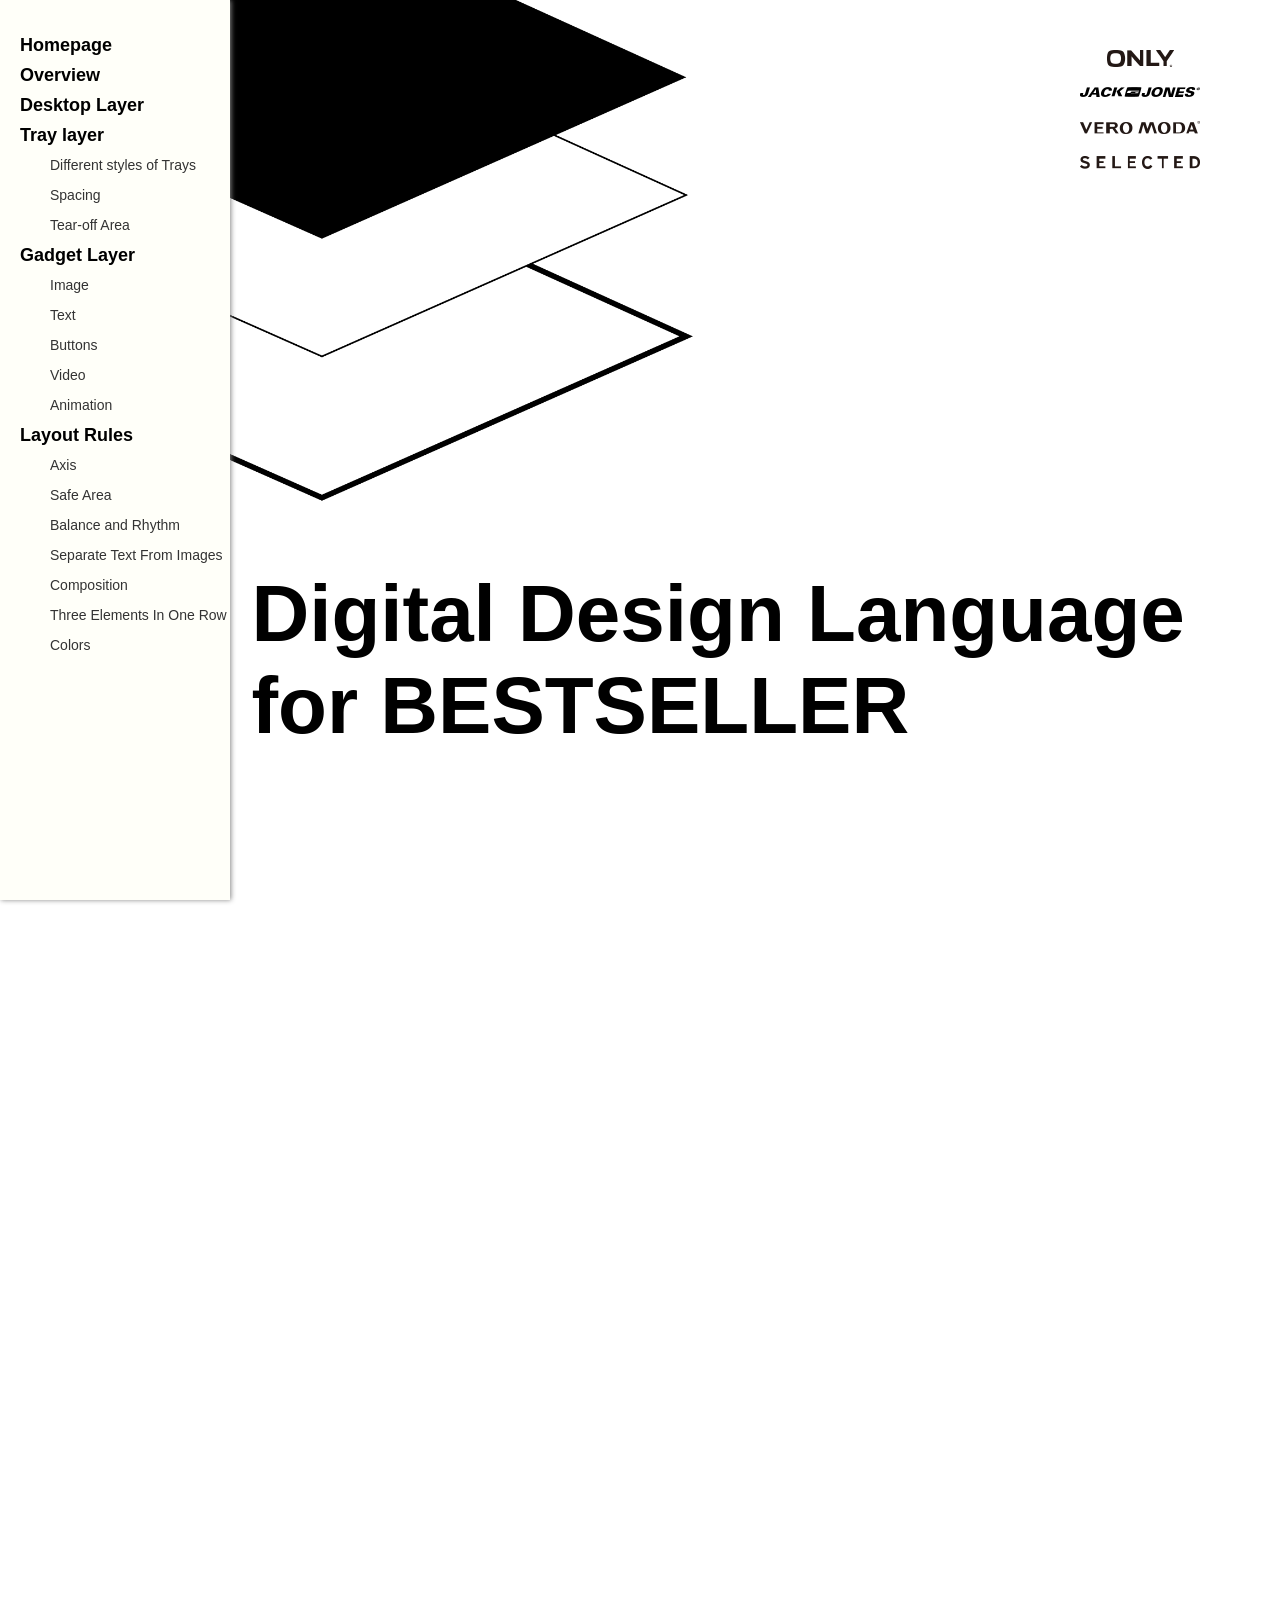
==== commit a001f871: "plop" ====
--- a/from the coder/index.html
+++ b/from the coder/index.html
@@ -10,6 +10,7 @@
 <link href="css/mobile.css" rel="stylesheet">
 <script src="css/jquery-1.7.2.js"></script>
 <script src="css/nav.js"></script>
+    <link rel="stylesheet" type="text/css" href="bower_components/fullpage.js/jquery.fullPage.css"/>
 <style>
 
 </style>
@@ -63,9 +64,13 @@
     </ul>
 </div>
 <!-- homepage -->
+<div id="fullpage">
+
 <div class="swiper-container">
 	<div class="swiper-wrapper">
-        <div class="swiper-slide" id="homepage">
+
+
+        <div class="section" id="homepage">
                 <p>Digital Design Language for BESTSELLER</p>
             
                 <ul class="links_logo">
@@ -91,16 +96,19 @@
                     </li>
                 </ul>
         </div>
-        <div class="swiper-slide" id="p1">
+        </div>
+
+        <div class="section" id="p1">
     
             <div id="p1container">
                 <p class="centered-title">Why modern enterprises create their own design language?</p>
                 <div class="rec"></div>
             </div>
         </div>
+
         
         <!-- P2 -->
-        <div class="swiper-slide" id="p2">            
+        <div class="section" id="p2">
             <div class="p2container">
                 <p class="centered-title">Designing for different platforms,<br>stay aligned</p>
                 <div class="rec rec2"></div>
@@ -114,7 +122,7 @@
                 </div>
             </div>
         </div>
-        
+
         <!-- P3 Overview -->
         <div class="swiper-slide" id="overview">
             <div id="p3container">
@@ -135,7 +143,7 @@
                 </div>                
             </div>        
         </div>
-        
+
         <!--P4 Desktop -->
         <div class="swiper-slide" id="desktop">
             <div id="p4bg">
@@ -203,7 +211,7 @@
             </div>            
         </div>
 
-        <!-- P9 Tearoff -->        
+        <!-- P9 Tearoff -->
         <div class="swiper-slide" id="tearoff">
             <div class="p8spacing">
                 <div class="p8con">
@@ -405,7 +413,24 @@
 </div>
 
 
-
+</div>
+<!-- This following line is optional. Only necessary if you use the option css3:false and you want to use other easing effects rather than "linear", "swing" or "easeInOutCubic". -->
+<script src="bower_components/fullpage.js/vendors/jquery.easings.min.js"></script>
+
+
+<!-- This following line is only necessary in the case of using the plugin option `scrollOverflow:true` -->
+<script type="text/javascript" src="bower_components/fullpage.js/vendors/scrolloverflow.min.js"></script>
+
+<script type="text/javascript" src="bower_components/fullpage.js/jquery.fullPage.min.js"></script>
+
+<script type="text/javascript">
+    $(document).ready(function() {
+        $('#fullpage').fullpage({
+            scrollOverflow: true,
+            scrollOverflowOptions: null
+        });
+    });
+</script>
 
 <!-- Swiper JS -->
 <script src="css/swiper.min.js"></script>
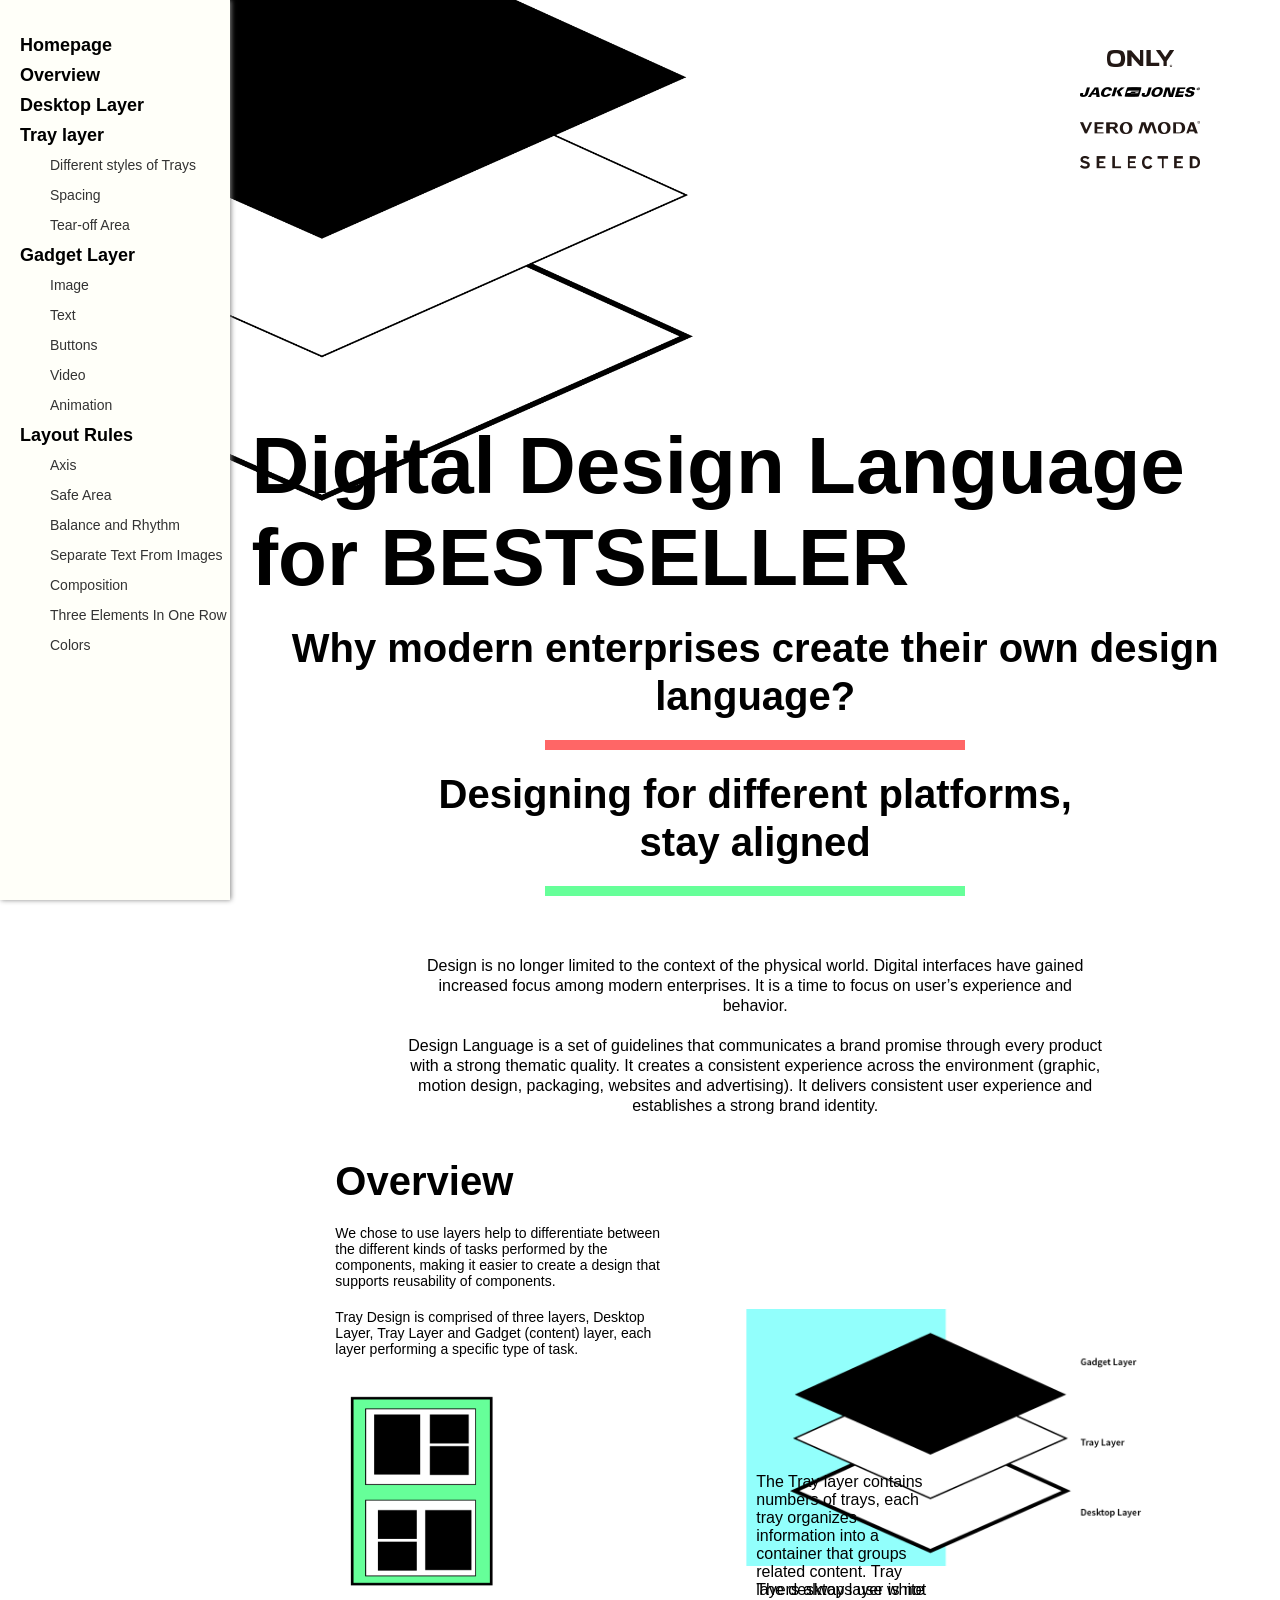
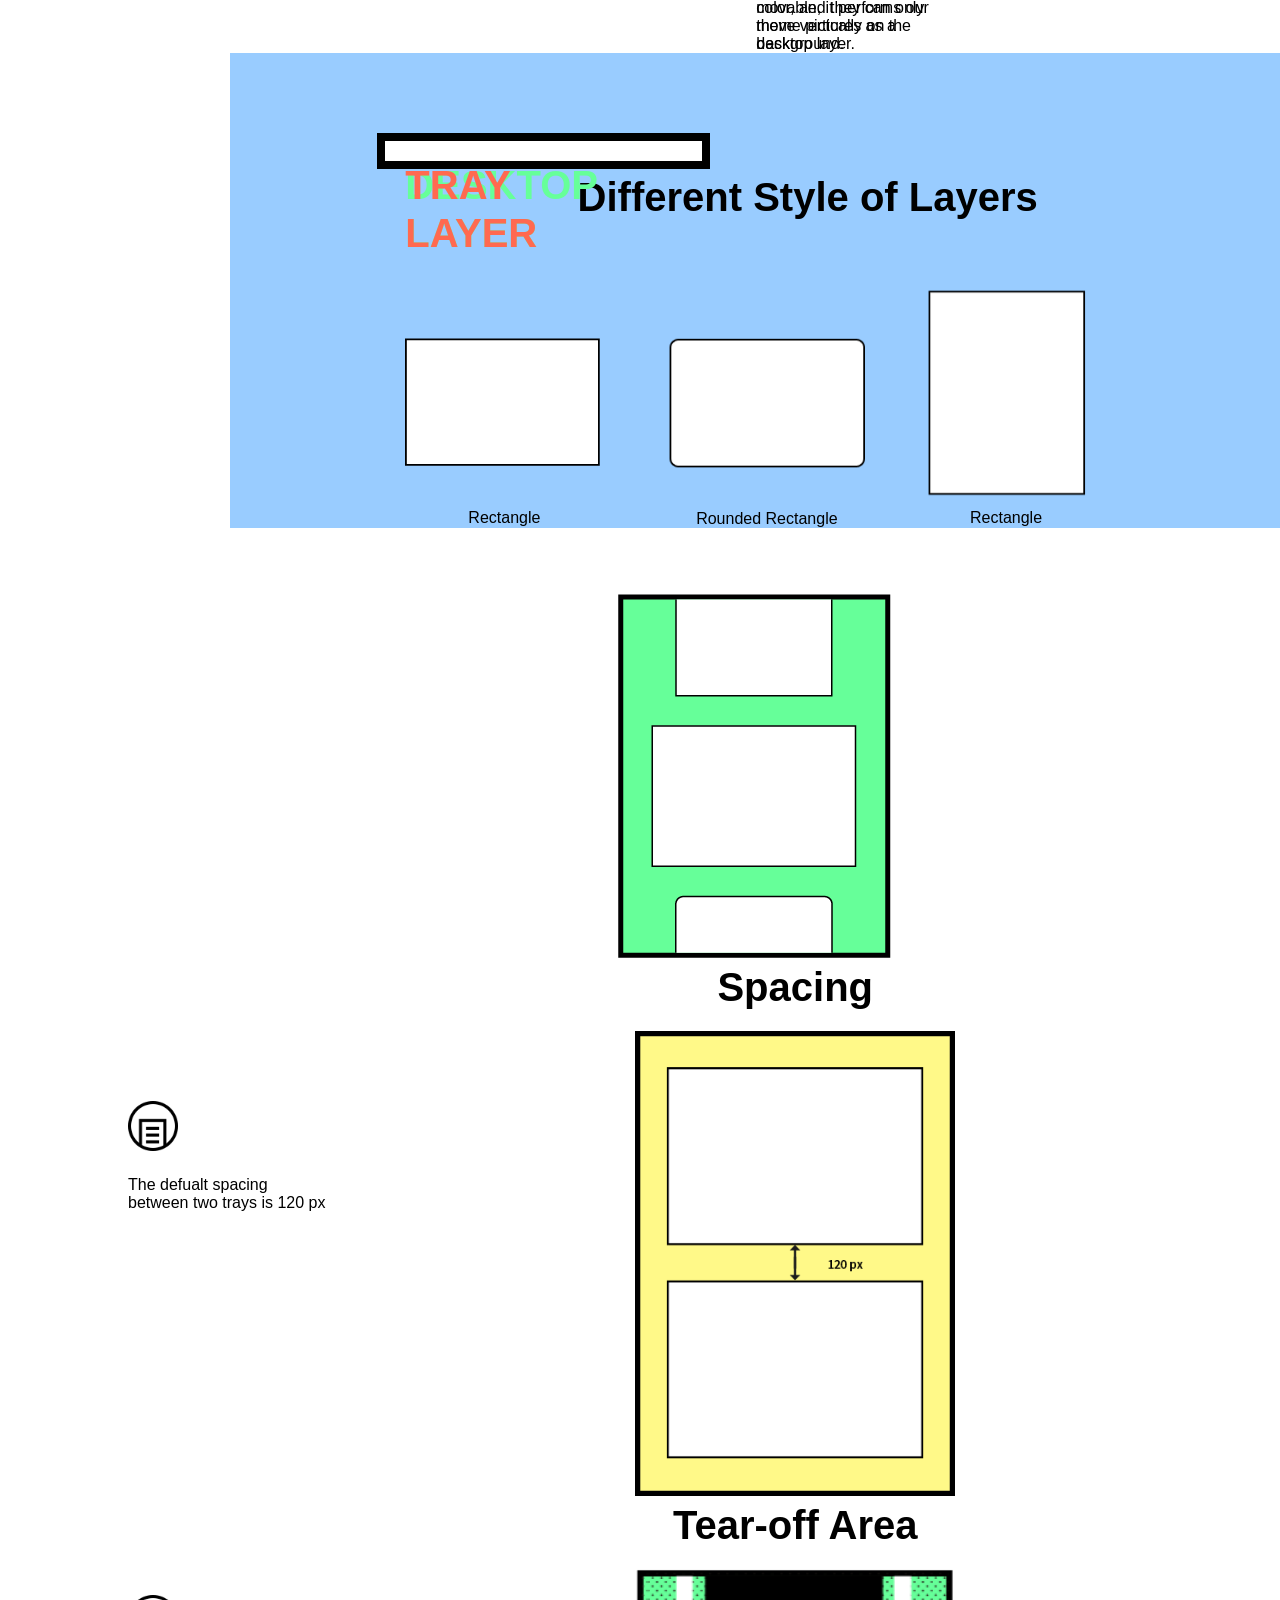
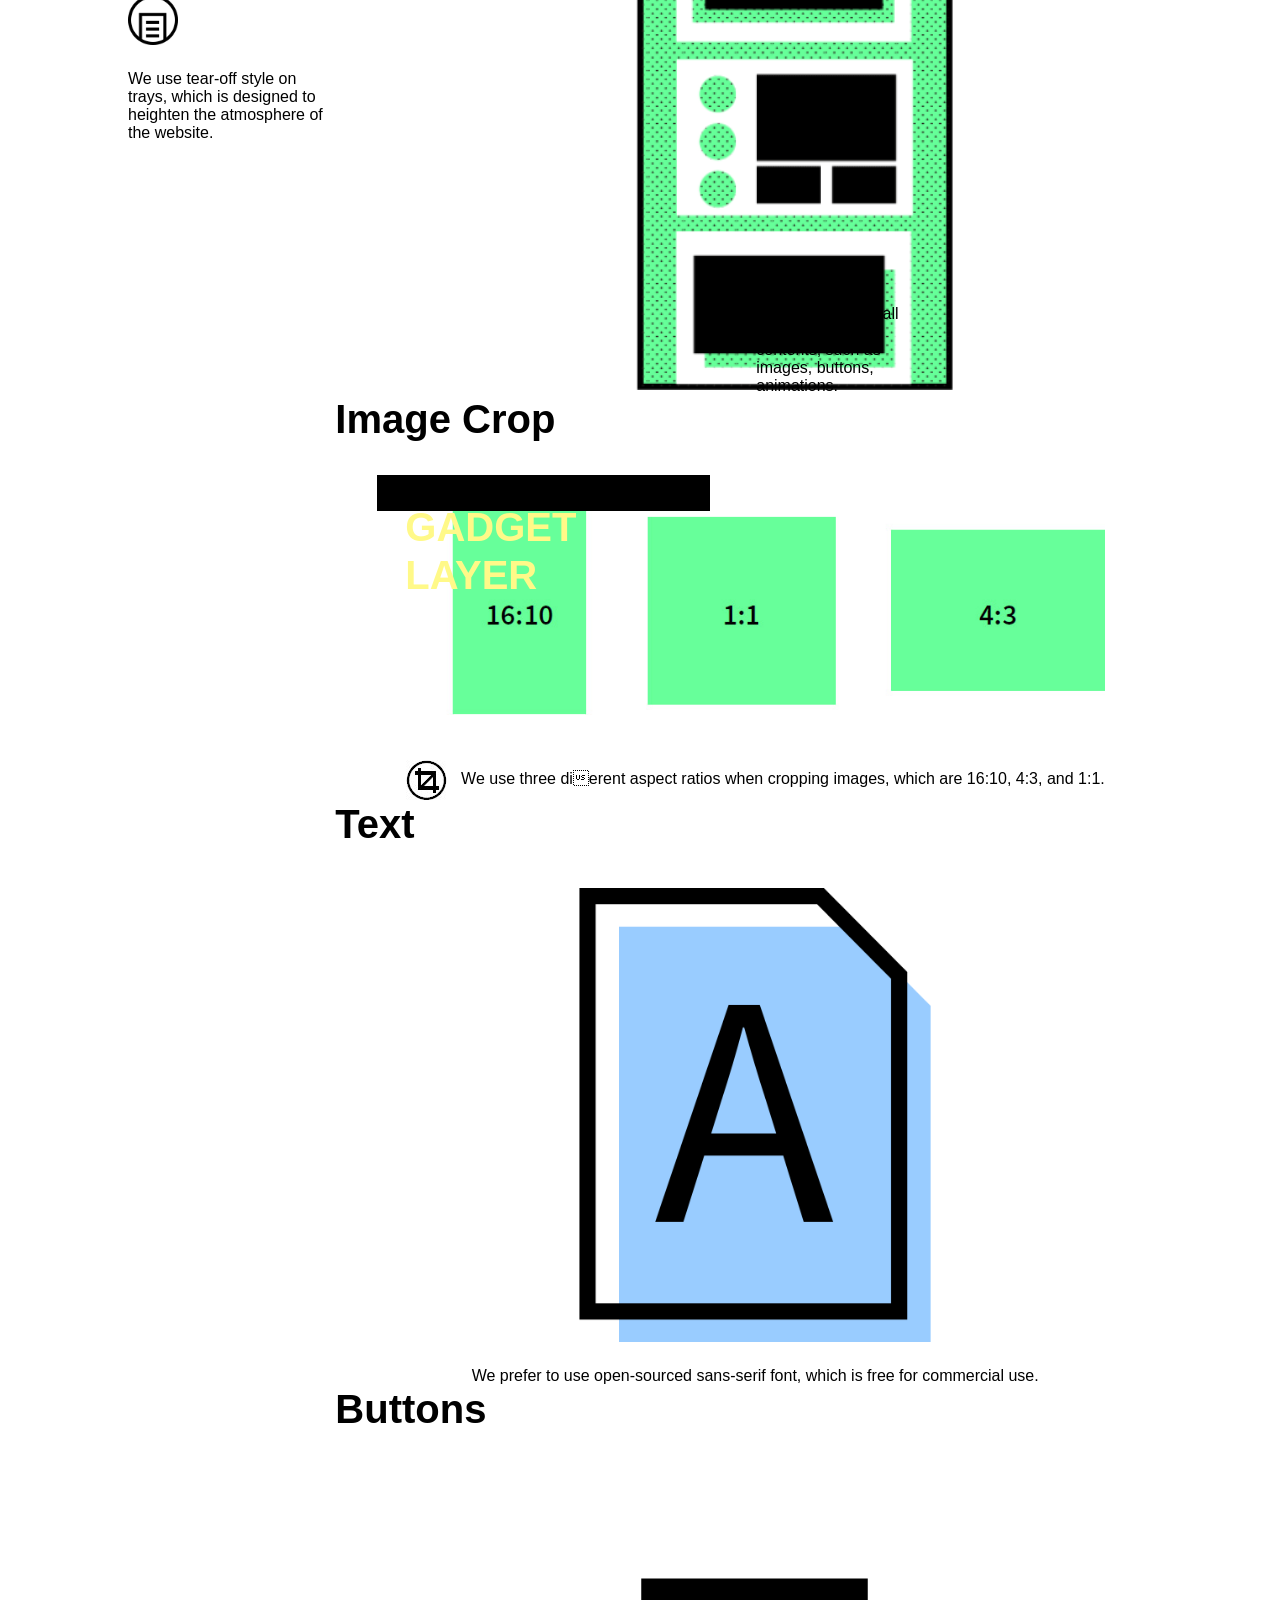
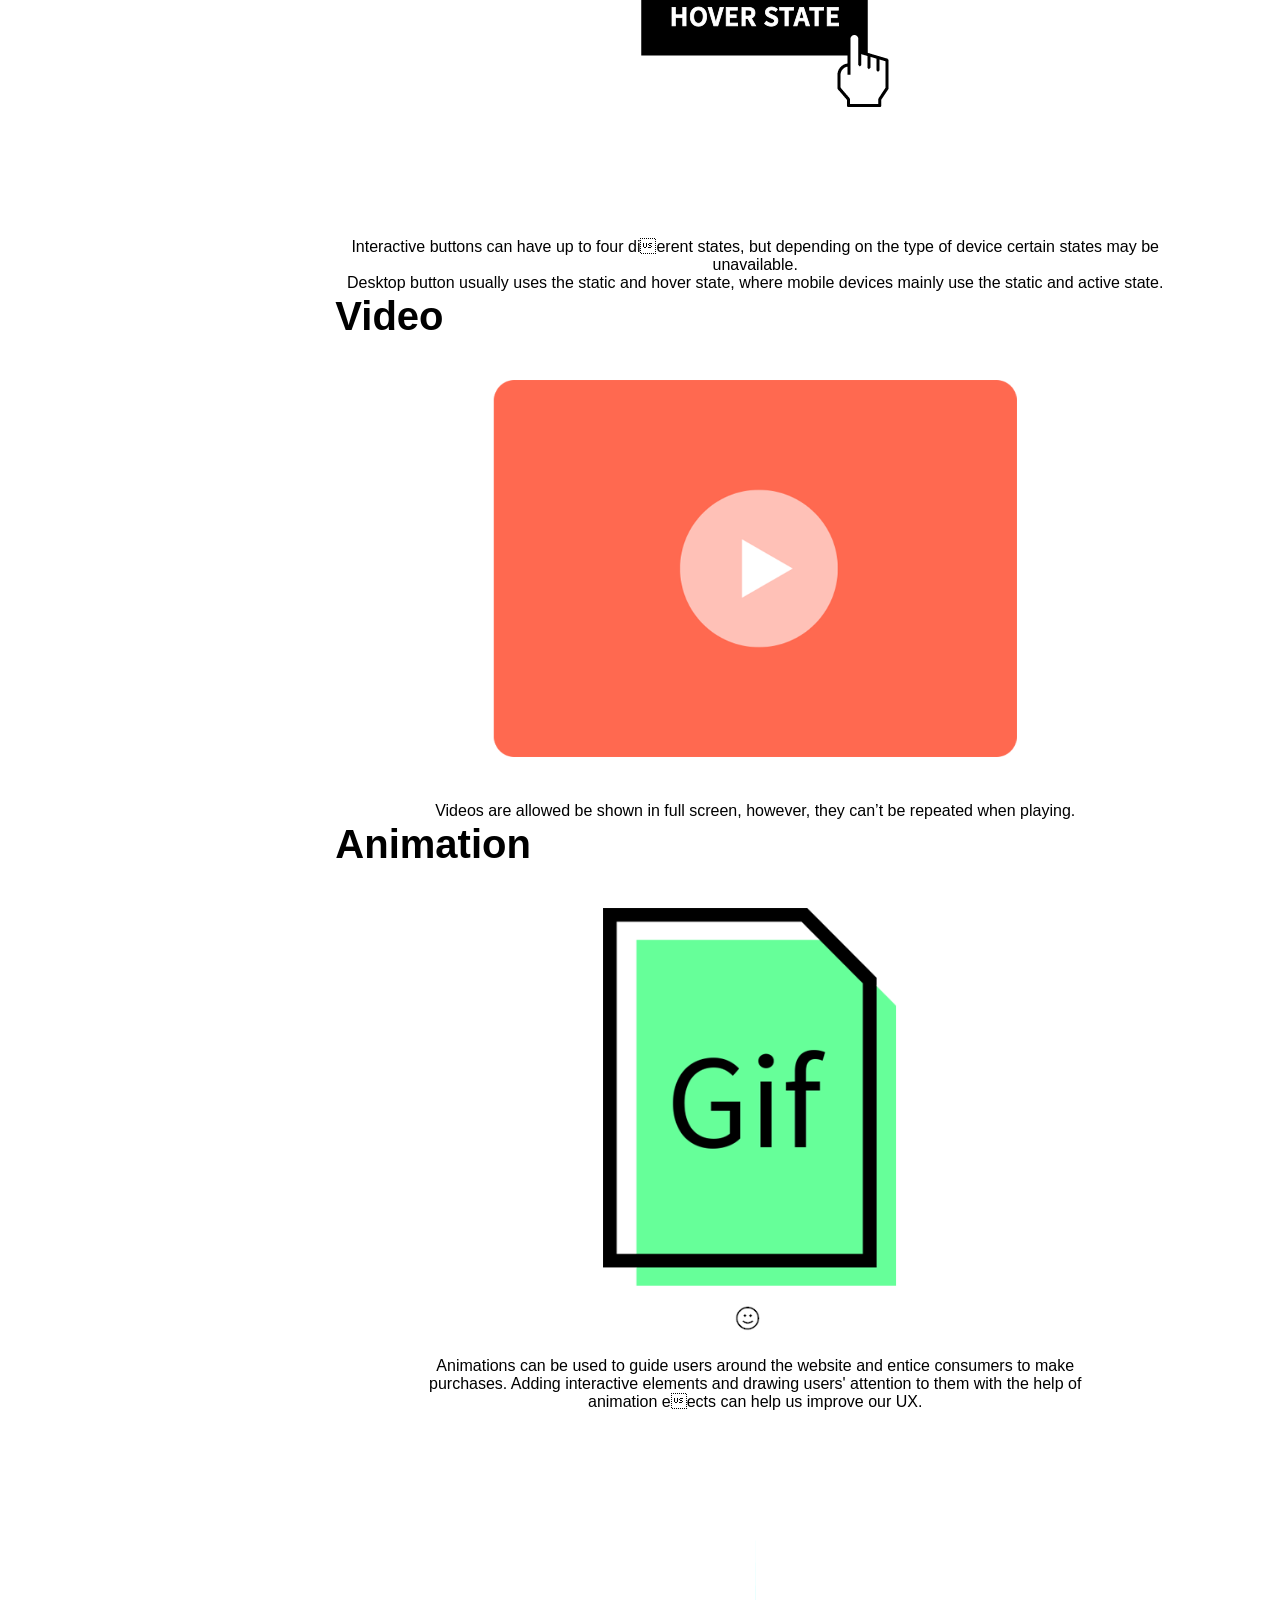
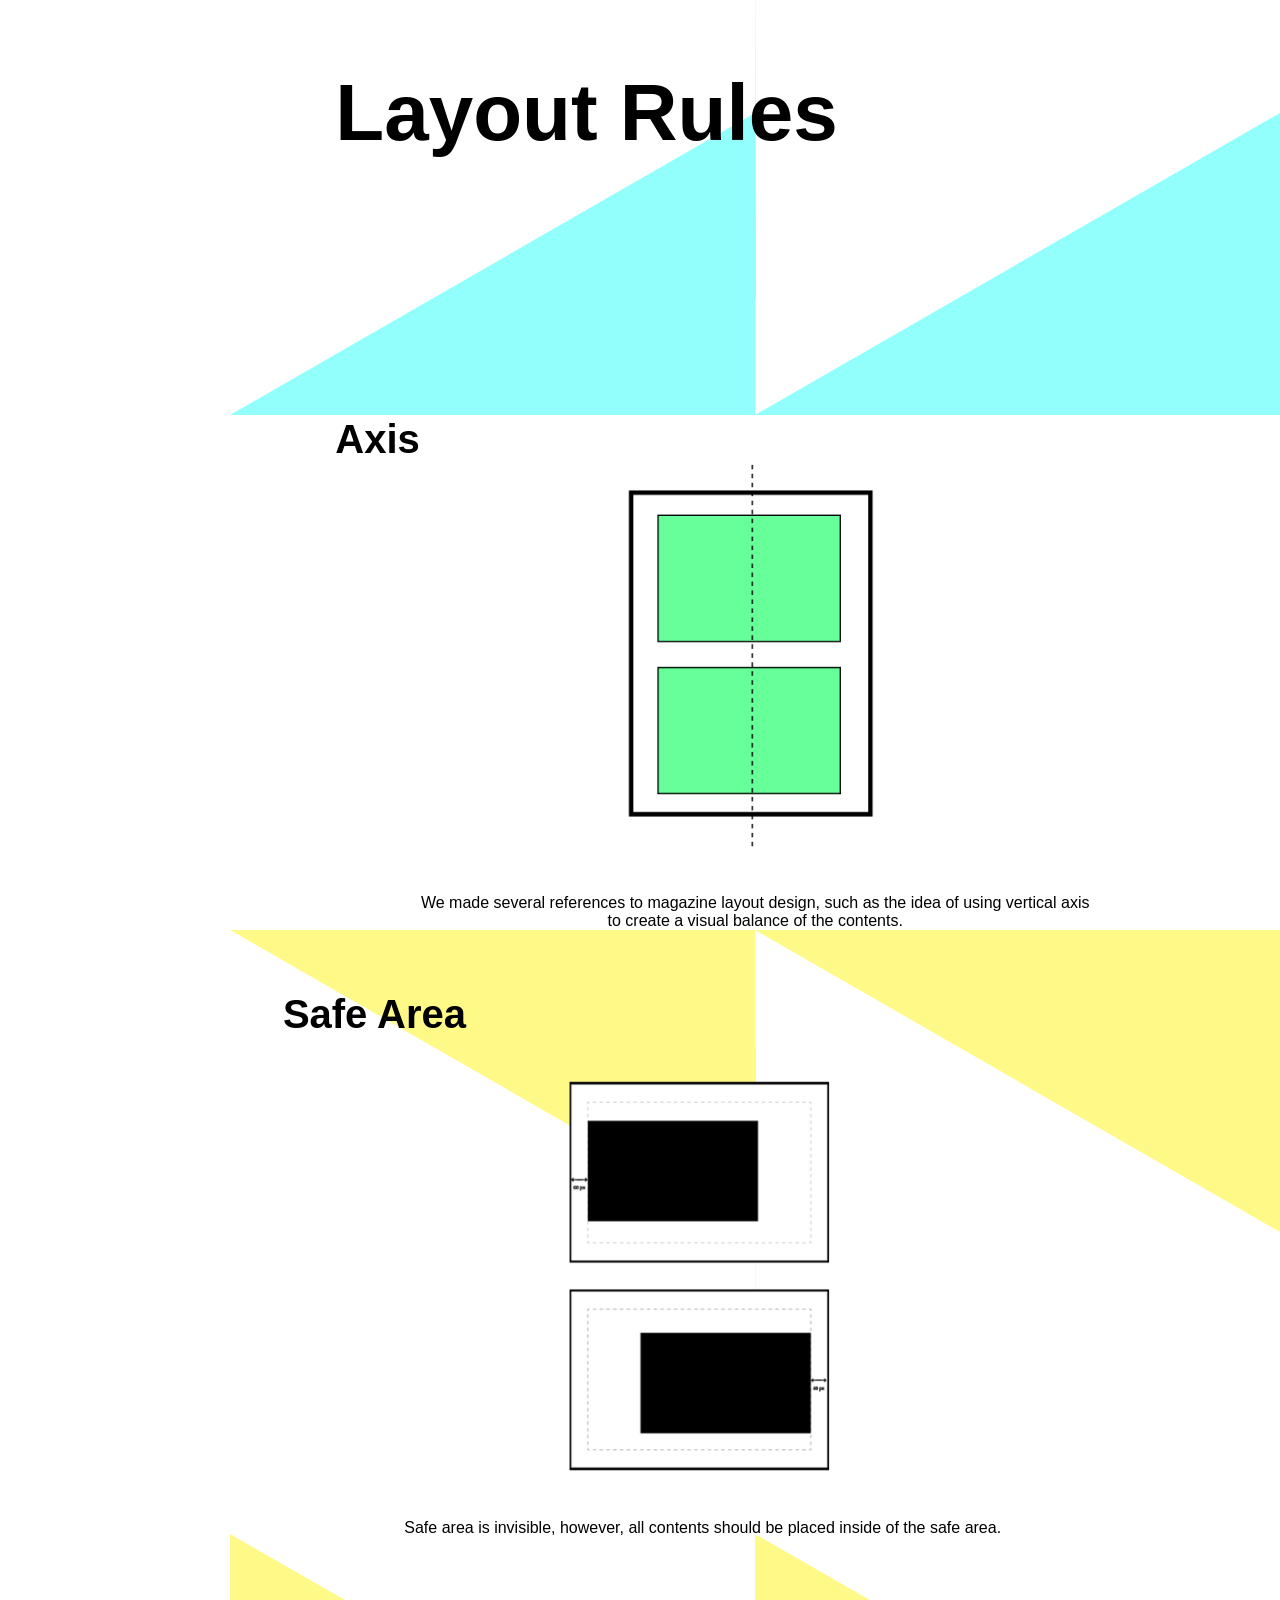
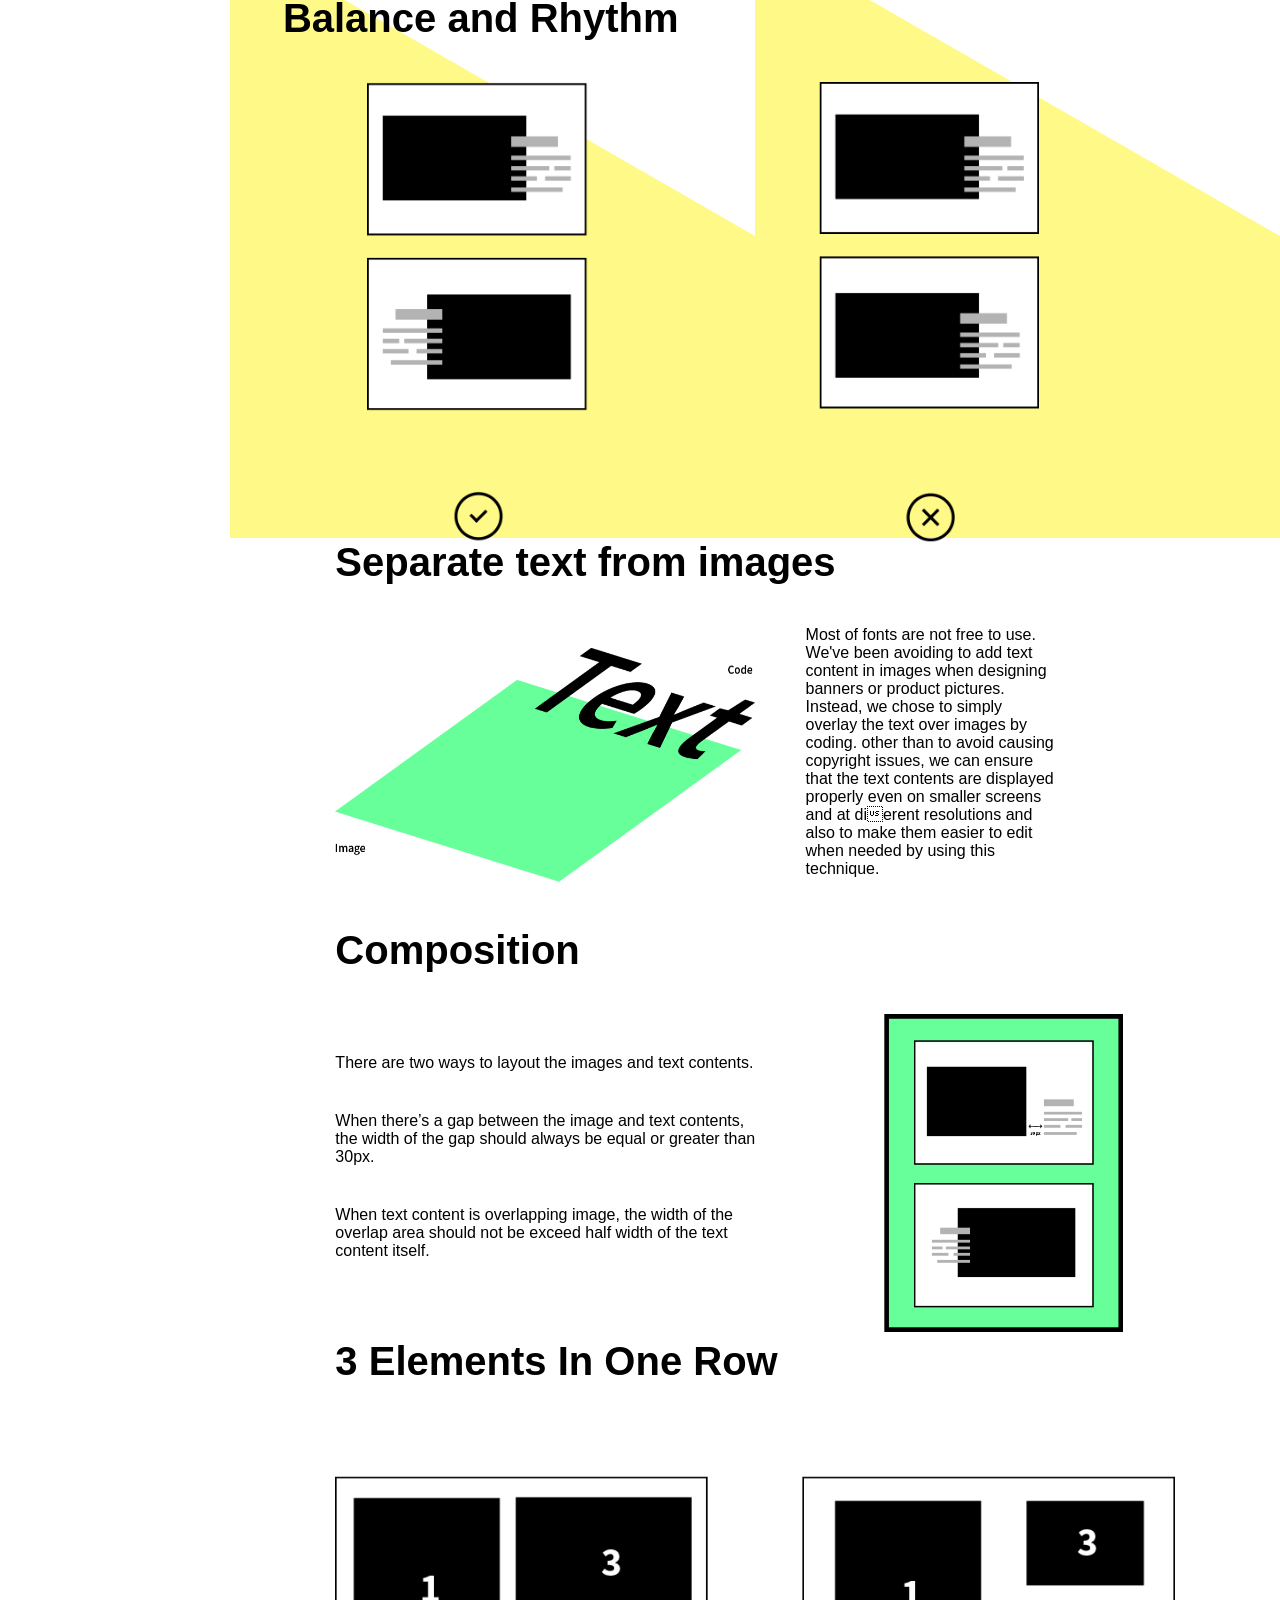
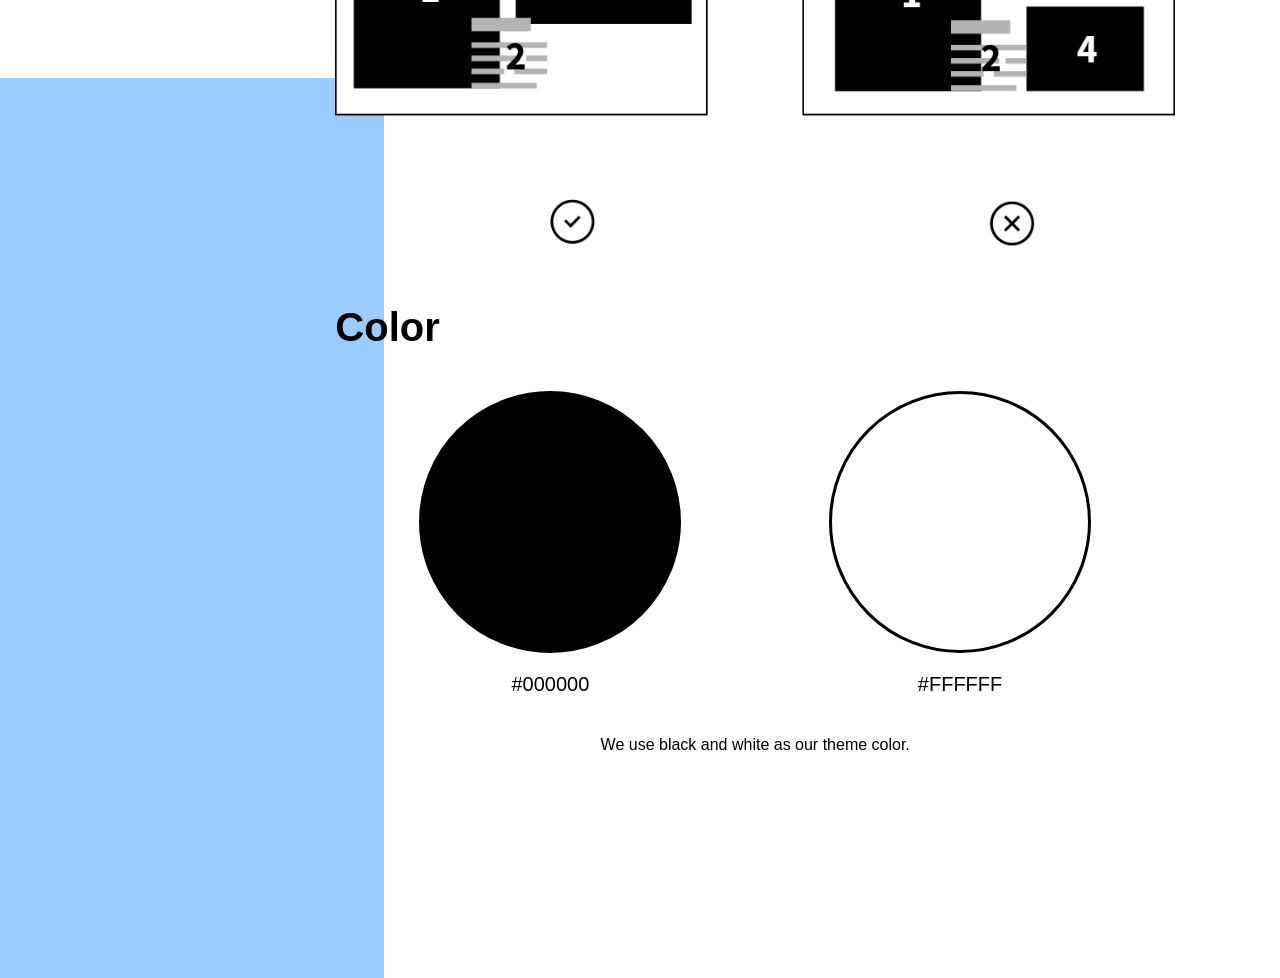
==== commit ff217fa4: "workgin saving" ====
--- a/from the coder/index.html
+++ b/from the coder/index.html
@@ -10,7 +10,6 @@
 <link href="css/mobile.css" rel="stylesheet">
 <script src="css/jquery-1.7.2.js"></script>
 <script src="css/nav.js"></script>
-    <link rel="stylesheet" type="text/css" href="bower_components/fullpage.js/jquery.fullPage.css"/>
 <style>
 
 </style>
@@ -64,13 +63,9 @@
     </ul>
 </div>
 <!-- homepage -->
-<div id="fullpage">
-
 <div class="swiper-container">
 	<div class="swiper-wrapper">
-
-
-        <div class="section" id="homepage">
+        <div class="swiper-slide" id="homepage">
                 <p>Digital Design Language for BESTSELLER</p>
             
                 <ul class="links_logo">
@@ -96,19 +91,16 @@
                     </li>
                 </ul>
         </div>
-        </div>
-
-        <div class="section" id="p1">
+        <div class="swiper-slide" id="p1">
     
             <div id="p1container">
                 <p class="centered-title">Why modern enterprises create their own design language?</p>
                 <div class="rec"></div>
             </div>
         </div>
-
         
         <!-- P2 -->
-        <div class="section" id="p2">
+        <div class="swiper-slide" id="p2">            
             <div class="p2container">
                 <p class="centered-title">Designing for different platforms,<br>stay aligned</p>
                 <div class="rec rec2"></div>
@@ -122,7 +114,7 @@
                 </div>
             </div>
         </div>
-
+        
         <!-- P3 Overview -->
         <div class="swiper-slide" id="overview">
             <div id="p3container">
@@ -143,7 +135,7 @@
                 </div>                
             </div>        
         </div>
-
+        
         <!--P4 Desktop -->
         <div class="swiper-slide" id="desktop">
             <div id="p4bg">
@@ -211,7 +203,7 @@
             </div>            
         </div>
 
-        <!-- P9 Tearoff -->
+        <!-- P9 Tearoff -->        
         <div class="swiper-slide" id="tearoff">
             <div class="p8spacing">
                 <div class="p8con">
@@ -413,24 +405,7 @@
 </div>
 
 
-</div>
-<!-- This following line is optional. Only necessary if you use the option css3:false and you want to use other easing effects rather than "linear", "swing" or "easeInOutCubic". -->
-<script src="bower_components/fullpage.js/vendors/jquery.easings.min.js"></script>
-
-
-<!-- This following line is only necessary in the case of using the plugin option `scrollOverflow:true` -->
-<script type="text/javascript" src="bower_components/fullpage.js/vendors/scrolloverflow.min.js"></script>
-
-<script type="text/javascript" src="bower_components/fullpage.js/jquery.fullPage.min.js"></script>
-
-<script type="text/javascript">
-    $(document).ready(function() {
-        $('#fullpage').fullpage({
-            scrollOverflow: true,
-            scrollOverflowOptions: null
-        });
-    });
-</script>
+
 
 <!-- Swiper JS -->
 <script src="css/swiper.min.js"></script>
--- a/from the coder/css/common.css
+++ b/from the coder/css/common.css
@@ -1,6 +1,10 @@
- html, body,img,div,p,span,strong,ul,li,dl,dt,dd,h1,h2,h3,h4,i,em,a,nav,section,banner,svg,path,text{ padding:0; margin:0;}
-html,body{ height:100%; font-size:20px;}
+html, body,img,div,p,span,strong,ul,li,dl,dt,dd,h1,h2,h3,h4,i,em,a,nav,section,banner,svg,path,text{ padding:0; margin:0;}
+html,body{ height:100%; min-height: 100%; font-size:20px;}
 ul,li{ list-style:none;}
+
+body {
+	position: relative;
+}
 
 img {
     max-width: 100%;
